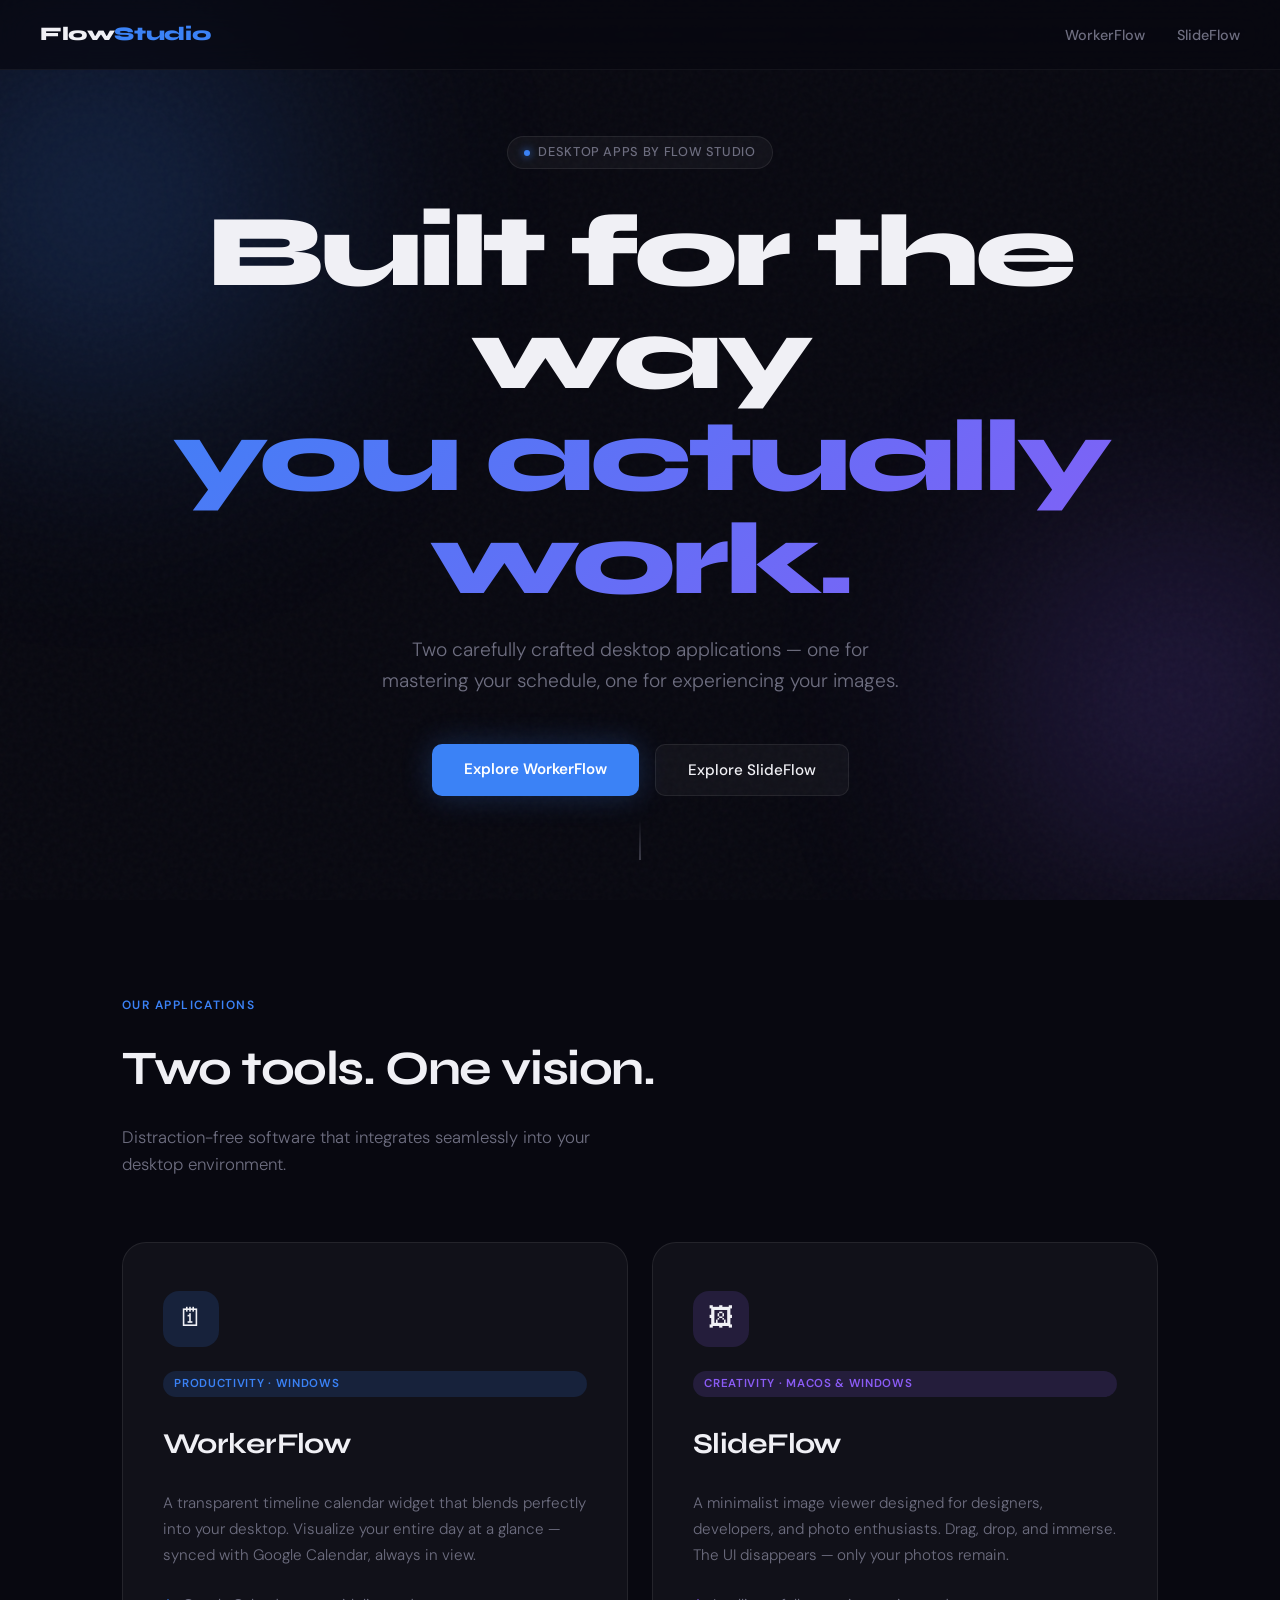
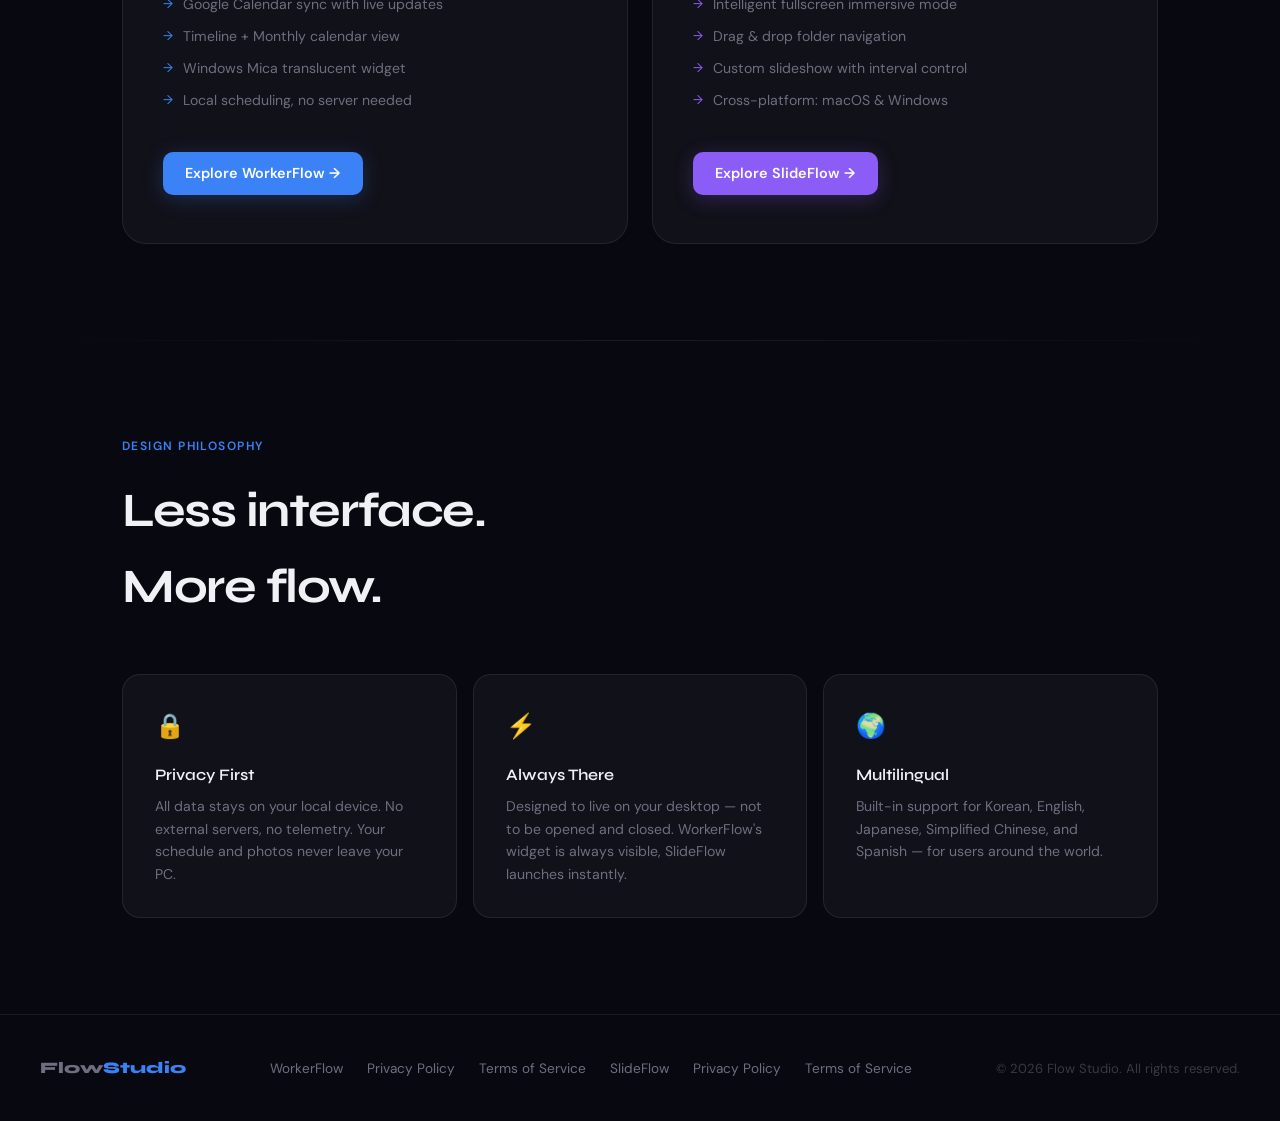
==== index.html @ 7d72bd30 "Add files via upload" ====
<!DOCTYPE html>
<html lang="en">
<head>
  <meta charset="UTF-8">
  <meta name="viewport" content="width=device-width, initial-scale=1.0">
  <title>Flow Studio — Desktop Apps for Focus & Flow</title>
  <link rel="preconnect" href="https://fonts.googleapis.com">
  <link href="https://fonts.googleapis.com/css2?family=Syne:wght@400;600;700;800&family=DM+Sans:ital,opsz,wght@0,9..40,300;0,9..40,400;0,9..40,500;1,9..40,300&display=swap" rel="stylesheet">
  <style>
    *, *::before, *::after { box-sizing: border-box; margin: 0; padding: 0; }

    :root {
      --bg: #080810;
      --surface: rgba(255,255,255,0.04);
      --surface-hover: rgba(255,255,255,0.07);
      --border: rgba(255,255,255,0.08);
      --border-hover: rgba(255,255,255,0.18);
      --text: #f0f0f5;
      --muted: #6e6e80;
      --blue: #3b82f6;
      --blue-glow: rgba(59,130,246,0.25);
      --violet: #8b5cf6;
      --violet-glow: rgba(139,92,246,0.25);
    }

    html { scroll-behavior: smooth; }

    body {
      background: var(--bg);
      color: var(--text);
      font-family: 'DM Sans', sans-serif;
      font-size: 16px;
      line-height: 1.6;
      overflow-x: hidden;
    }

    /* ── NOISE OVERLAY ── */
    body::before {
      content: '';
      position: fixed;
      inset: 0;
      background-image: url("data:image/svg+xml,%3Csvg viewBox='0 0 200 200' xmlns='http://www.w3.org/2000/svg'%3E%3Cfilter id='n'%3E%3CfeTurbulence type='fractalNoise' baseFrequency='0.9' numOctaves='4' stitchTiles='stitch'/%3E%3C/filter%3E%3Crect width='100%25' height='100%25' filter='url(%23n)' opacity='0.03'/%3E%3C/svg%3E");
      pointer-events: none;
      z-index: 0;
    }

    /* ── NAV ── */
    nav {
      position: fixed;
      top: 0; left: 0; right: 0;
      z-index: 100;
      padding: 1.2rem 2.5rem;
      display: flex;
      align-items: center;
      justify-content: space-between;
      border-bottom: 1px solid rgba(255,255,255,0.05);
      background: rgba(8,8,16,0.7);
      backdrop-filter: blur(20px);
    }

    .nav-logo {
      font-family: 'Syne', sans-serif;
      font-weight: 800;
      font-size: 1.2rem;
      letter-spacing: -0.02em;
      color: var(--text);
      text-decoration: none;
    }

    .nav-logo span { color: var(--blue); }

    .nav-links {
      display: flex;
      gap: 2rem;
      list-style: none;
    }

    .nav-links a {
      color: var(--muted);
      text-decoration: none;
      font-size: 0.9rem;
      font-weight: 500;
      transition: color 0.2s;
    }

    .nav-links a:hover { color: var(--text); }

    /* ── HERO ── */
    .hero {
      position: relative;
      min-height: 100vh;
      display: flex;
      flex-direction: column;
      align-items: center;
      justify-content: center;
      padding: 8rem 2rem 6rem;
      text-align: center;
      overflow: hidden;
    }

    /* Ambient blobs */
    .blob {
      position: absolute;
      border-radius: 50%;
      filter: blur(120px);
      pointer-events: none;
      opacity: 0.35;
    }

    .blob-blue {
      width: 600px; height: 600px;
      background: radial-gradient(circle, var(--blue), transparent 70%);
      top: -100px; left: -200px;
      animation: drift 12s ease-in-out infinite alternate;
    }

    .blob-violet {
      width: 500px; height: 500px;
      background: radial-gradient(circle, var(--violet), transparent 70%);
      bottom: -50px; right: -150px;
      animation: drift 10s ease-in-out infinite alternate-reverse;
    }

    @keyframes drift {
      from { transform: translate(0, 0) scale(1); }
      to   { transform: translate(40px, 30px) scale(1.05); }
    }

    .hero-eyebrow {
      display: inline-flex;
      align-items: center;
      gap: 0.5rem;
      background: var(--surface);
      border: 1px solid var(--border);
      border-radius: 100px;
      padding: 0.35rem 1rem;
      font-size: 0.8rem;
      font-weight: 500;
      color: var(--muted);
      margin-bottom: 2rem;
      letter-spacing: 0.05em;
      text-transform: uppercase;
      position: relative;
    }

    .hero-eyebrow::before {
      content: '';
      width: 6px; height: 6px;
      border-radius: 50%;
      background: var(--blue);
      box-shadow: 0 0 8px var(--blue);
      animation: pulse 2s infinite;
    }

    @keyframes pulse {
      0%, 100% { opacity: 1; }
      50% { opacity: 0.4; }
    }

    .hero h1 {
      font-family: 'Syne', sans-serif;
      font-size: clamp(3rem, 8vw, 6.5rem);
      font-weight: 800;
      line-height: 1.0;
      letter-spacing: -0.04em;
      margin-bottom: 1.5rem;
      position: relative;
    }

    .hero h1 .line-1 { display: block; color: var(--text); }
    .hero h1 .line-2 {
      display: block;
      background: linear-gradient(135deg, var(--blue) 0%, var(--violet) 100%);
      -webkit-background-clip: text;
      -webkit-text-fill-color: transparent;
      background-clip: text;
    }

    .hero-desc {
      font-size: clamp(1rem, 2vw, 1.2rem);
      color: var(--muted);
      max-width: 520px;
      font-weight: 300;
      margin-bottom: 3rem;
      position: relative;
    }

    .hero-cta {
      display: flex;
      gap: 1rem;
      justify-content: center;
      flex-wrap: wrap;
      position: relative;
    }

    .btn-primary {
      padding: 0.8rem 2rem;
      background: var(--blue);
      color: #fff;
      border-radius: 10px;
      font-weight: 600;
      font-size: 0.95rem;
      text-decoration: none;
      transition: all 0.2s;
      box-shadow: 0 0 30px var(--blue-glow);
    }

    .btn-primary:hover {
      background: #5b9eff;
      box-shadow: 0 0 50px rgba(59,130,246,0.5);
      transform: translateY(-1px);
    }

    .btn-secondary {
      padding: 0.8rem 2rem;
      background: var(--surface);
      color: var(--text);
      border: 1px solid var(--border);
      border-radius: 10px;
      font-weight: 500;
      font-size: 0.95rem;
      text-decoration: none;
      transition: all 0.2s;
    }

    .btn-secondary:hover {
      background: var(--surface-hover);
      border-color: var(--border-hover);
      transform: translateY(-1px);
    }

    /* ── SCROLL INDICATOR ── */
    .scroll-hint {
      position: absolute;
      bottom: 2.5rem;
      left: 50%;
      transform: translateX(-50%);
      display: flex;
      flex-direction: column;
      align-items: center;
      gap: 0.5rem;
      color: var(--muted);
      font-size: 0.75rem;
      letter-spacing: 0.08em;
      text-transform: uppercase;
    }

    .scroll-line {
      width: 1px;
      height: 40px;
      background: linear-gradient(to bottom, transparent, var(--muted));
      animation: scrollDown 1.8s ease-in-out infinite;
    }

    @keyframes scrollDown {
      0% { transform: scaleY(0); transform-origin: top; }
      50% { transform: scaleY(1); transform-origin: top; }
      51% { transform: scaleY(1); transform-origin: bottom; }
      100% { transform: scaleY(0); transform-origin: bottom; }
    }

    /* ── PRODUCTS ── */
    .products {
      padding: 6rem 2rem;
      max-width: 1100px;
      margin: 0 auto;
      position: relative;
    }

    .section-label {
      font-size: 0.75rem;
      font-weight: 600;
      letter-spacing: 0.12em;
      text-transform: uppercase;
      color: var(--blue);
      margin-bottom: 1rem;
    }

    .section-title {
      font-family: 'Syne', sans-serif;
      font-size: clamp(2rem, 4vw, 3rem);
      font-weight: 700;
      letter-spacing: -0.03em;
      color: var(--text);
      margin-bottom: 1rem;
    }

    .section-sub {
      color: var(--muted);
      font-size: 1.05rem;
      font-weight: 300;
      max-width: 480px;
      margin-bottom: 4rem;
    }

    .product-grid {
      display: grid;
      grid-template-columns: 1fr 1fr;
      gap: 1.5rem;
    }

    .product-card {
      position: relative;
      background: var(--surface);
      border: 1px solid var(--border);
      border-radius: 24px;
      padding: 3rem 2.5rem;
      overflow: hidden;
      text-decoration: none;
      color: inherit;
      transition: all 0.4s cubic-bezier(0.25, 1, 0.5, 1);
      display: flex;
      flex-direction: column;
      gap: 1.5rem;
    }

    .product-card::before {
      content: '';
      position: absolute;
      inset: 0;
      border-radius: 24px;
      opacity: 0;
      transition: opacity 0.4s;
    }

    .product-card.blue::before {
      background: radial-gradient(ellipse at top left, var(--blue-glow) 0%, transparent 60%);
    }

    .product-card.violet::before {
      background: radial-gradient(ellipse at top left, var(--violet-glow) 0%, transparent 60%);
    }

    .product-card:hover::before { opacity: 1; }

    .product-card:hover {
      border-color: var(--border-hover);
      transform: translateY(-6px);
    }

    .product-card.blue:hover {
      box-shadow: 0 24px 60px rgba(59,130,246,0.15);
    }

    .product-card.violet:hover {
      box-shadow: 0 24px 60px rgba(139,92,246,0.15);
    }

    .product-icon {
      width: 56px; height: 56px;
      border-radius: 16px;
      display: flex;
      align-items: center;
      justify-content: center;
      font-size: 1.6rem;
    }

    .blue .product-icon { background: rgba(59,130,246,0.15); }
    .violet .product-icon { background: rgba(139,92,246,0.15); }

    .product-tag {
      display: inline-flex;
      padding: 0.25rem 0.7rem;
      border-radius: 100px;
      font-size: 0.72rem;
      font-weight: 600;
      text-transform: uppercase;
      letter-spacing: 0.06em;
    }

    .blue .product-tag { background: rgba(59,130,246,0.15); color: var(--blue); }
    .violet .product-tag { background: rgba(139,92,246,0.15); color: var(--violet); }

    .product-name {
      font-family: 'Syne', sans-serif;
      font-size: 1.8rem;
      font-weight: 700;
      letter-spacing: -0.02em;
    }

    .product-desc {
      color: var(--muted);
      font-size: 0.95rem;
      line-height: 1.7;
      font-weight: 300;
    }

    .product-features {
      list-style: none;
      display: flex;
      flex-direction: column;
      gap: 0.6rem;
      margin-top: auto;
    }

    .product-features li {
      font-size: 0.88rem;
      color: var(--muted);
      display: flex;
      align-items: center;
      gap: 0.6rem;
    }

    .product-features li::before {
      content: '→';
      font-size: 0.8rem;
    }

    .blue .product-features li::before { color: var(--blue); }
    .violet .product-features li::before { color: var(--violet); }

    .product-cta {
      display: inline-flex;
      align-items: center;
      gap: 0.5rem;
      font-size: 0.9rem;
      font-weight: 600;
      padding: 0.65rem 1.4rem;
      border-radius: 10px;
      margin-top: 1rem;
      align-self: flex-start;
      transition: all 0.2s;
    }

    .blue .product-cta {
      background: var(--blue);
      color: #fff;
      box-shadow: 0 4px 20px var(--blue-glow);
    }

    .violet .product-cta {
      background: var(--violet);
      color: #fff;
      box-shadow: 0 4px 20px var(--violet-glow);
    }

    .blue .product-cta:hover { background: #5b9eff; }
    .violet .product-cta:hover { background: #a78bfa; }

    /* ── DIVIDER ── */
    .divider {
      height: 1px;
      background: linear-gradient(to right, transparent, var(--border), transparent);
      margin: 0 2rem;
    }

    /* ── WHY SECTION ── */
    .why {
      padding: 6rem 2rem;
      max-width: 1100px;
      margin: 0 auto;
    }

    .why-grid {
      display: grid;
      grid-template-columns: repeat(3, 1fr);
      gap: 1rem;
      margin-top: 3rem;
    }

    .why-card {
      background: var(--surface);
      border: 1px solid var(--border);
      border-radius: 18px;
      padding: 2rem;
      transition: border-color 0.3s;
    }

    .why-card:hover { border-color: var(--border-hover); }

    .why-icon {
      font-size: 1.5rem;
      margin-bottom: 1rem;
    }

    .why-card h3 {
      font-family: 'Syne', sans-serif;
      font-size: 1rem;
      font-weight: 600;
      margin-bottom: 0.5rem;
    }

    .why-card p {
      font-size: 0.88rem;
      color: var(--muted);
      line-height: 1.6;
    }

    /* ── FOOTER ── */
    footer {
      border-top: 1px solid var(--border);
      padding: 2.5rem 2.5rem;
      display: flex;
      align-items: center;
      justify-content: space-between;
      flex-wrap: wrap;
      gap: 1rem;
    }

    .footer-logo {
      font-family: 'Syne', sans-serif;
      font-weight: 800;
      font-size: 1rem;
      color: var(--muted);
    }

    .footer-logo span { color: var(--blue); }

    .footer-links {
      display: flex;
      gap: 1.5rem;
      list-style: none;
    }

    .footer-links a {
      font-size: 0.85rem;
      color: var(--muted);
      text-decoration: none;
      transition: color 0.2s;
    }

    .footer-links a:hover { color: var(--text); }

    .footer-copy {
      font-size: 0.82rem;
      color: rgba(255,255,255,0.2);
    }

    @media (max-width: 768px) {
      nav { padding: 1rem 1.5rem; }
      .nav-links { display: none; }
      .product-grid { grid-template-columns: 1fr; }
      .why-grid { grid-template-columns: 1fr; }
      footer { flex-direction: column; align-items: flex-start; }
    }
  </style>
</head>
<body>

  <nav>
    <a href="./" class="nav-logo">Flow<span>Studio</span></a>
    <ul class="nav-links">
      <li><a href="./workerflow/">WorkerFlow</a></li>
      <li><a href="./slideflow/">SlideFlow</a></li>
    </ul>
  </nav>

  <section class="hero">
    <div class="blob blob-blue"></div>
    <div class="blob blob-violet"></div>

    <div class="hero-eyebrow">Desktop Apps by Flow Studio</div>

    <h1>
      <span class="line-1">Built for the way</span>
      <span class="line-2">you actually work.</span>
    </h1>

    <p class="hero-desc">Two carefully crafted desktop applications — one for mastering your schedule, one for experiencing your images.</p>

    <div class="hero-cta">
      <a href="./workerflow/" class="btn-primary">Explore WorkerFlow</a>
      <a href="./slideflow/" class="btn-secondary">Explore SlideFlow</a>
    </div>

    <div class="scroll-hint">
      <div class="scroll-line"></div>
    </div>
  </section>

  <section class="products">
    <p class="section-label">Our Applications</p>
    <h2 class="section-title">Two tools. One vision.</h2>
    <p class="section-sub">Distraction-free software that integrates seamlessly into your desktop environment.</p>

    <div class="product-grid">
      <a href="./workerflow/" class="product-card blue">
        <div>
          <div class="product-icon">🗓</div>
        </div>
        <div class="product-tag">Productivity · Windows</div>
        <div class="product-name">WorkerFlow</div>
        <p class="product-desc">A transparent timeline calendar widget that blends perfectly into your desktop. Visualize your entire day at a glance — synced with Google Calendar, always in view.</p>
        <ul class="product-features">
          <li>Google Calendar sync with live updates</li>
          <li>Timeline + Monthly calendar view</li>
          <li>Windows Mica translucent widget</li>
          <li>Local scheduling, no server needed</li>
        </ul>
        <div class="product-cta">Explore WorkerFlow →</div>
      </a>

      <a href="./slideflow/" class="product-card violet">
        <div>
          <div class="product-icon">🖼</div>
        </div>
        <div class="product-tag">Creativity · macOS & Windows</div>
        <div class="product-name">SlideFlow</div>
        <p class="product-desc">A minimalist image viewer designed for designers, developers, and photo enthusiasts. Drag, drop, and immerse. The UI disappears — only your photos remain.</p>
        <ul class="product-features">
          <li>Intelligent fullscreen immersive mode</li>
          <li>Drag & drop folder navigation</li>
          <li>Custom slideshow with interval control</li>
          <li>Cross-platform: macOS & Windows</li>
        </ul>
        <div class="product-cta">Explore SlideFlow →</div>
      </a>
    </div>
  </section>

  <div class="divider"></div>

  <section class="why">
    <p class="section-label">Design Philosophy</p>
    <h2 class="section-title">Less interface.<br>More flow.</h2>

    <div class="why-grid">
      <div class="why-card">
        <div class="why-icon">🔒</div>
        <h3>Privacy First</h3>
        <p>All data stays on your local device. No external servers, no telemetry. Your schedule and photos never leave your PC.</p>
      </div>
      <div class="why-card">
        <div class="why-icon">⚡</div>
        <h3>Always There</h3>
        <p>Designed to live on your desktop — not to be opened and closed. WorkerFlow's widget is always visible, SlideFlow launches instantly.</p>
      </div>
      <div class="why-card">
        <div class="why-icon">🌍</div>
        <h3>Multilingual</h3>
        <p>Built-in support for Korean, English, Japanese, Simplified Chinese, and Spanish — for users around the world.</p>
      </div>
    </div>
  </section>

  <footer>
    <div class="footer-logo">Flow<span>Studio</span></div>
    <ul class="footer-links">
      <li><a href="./workerflow/">WorkerFlow</a></li>
      <li><a href="./workerflow/privacy.html">Privacy Policy</a></li>
      <li><a href="./workerflow/service.html">Terms of Service</a></li>
      <li><a href="./slideflow/">SlideFlow</a></li>
      <li><a href="./slideflow/privacy.html">Privacy Policy</a></li>
      <li><a href="./slideflow/service.html">Terms of Service</a></li>
    </ul>
    <span class="footer-copy">© 2026 Flow Studio. All rights reserved.</span>
  </footer>

</body>
</html>
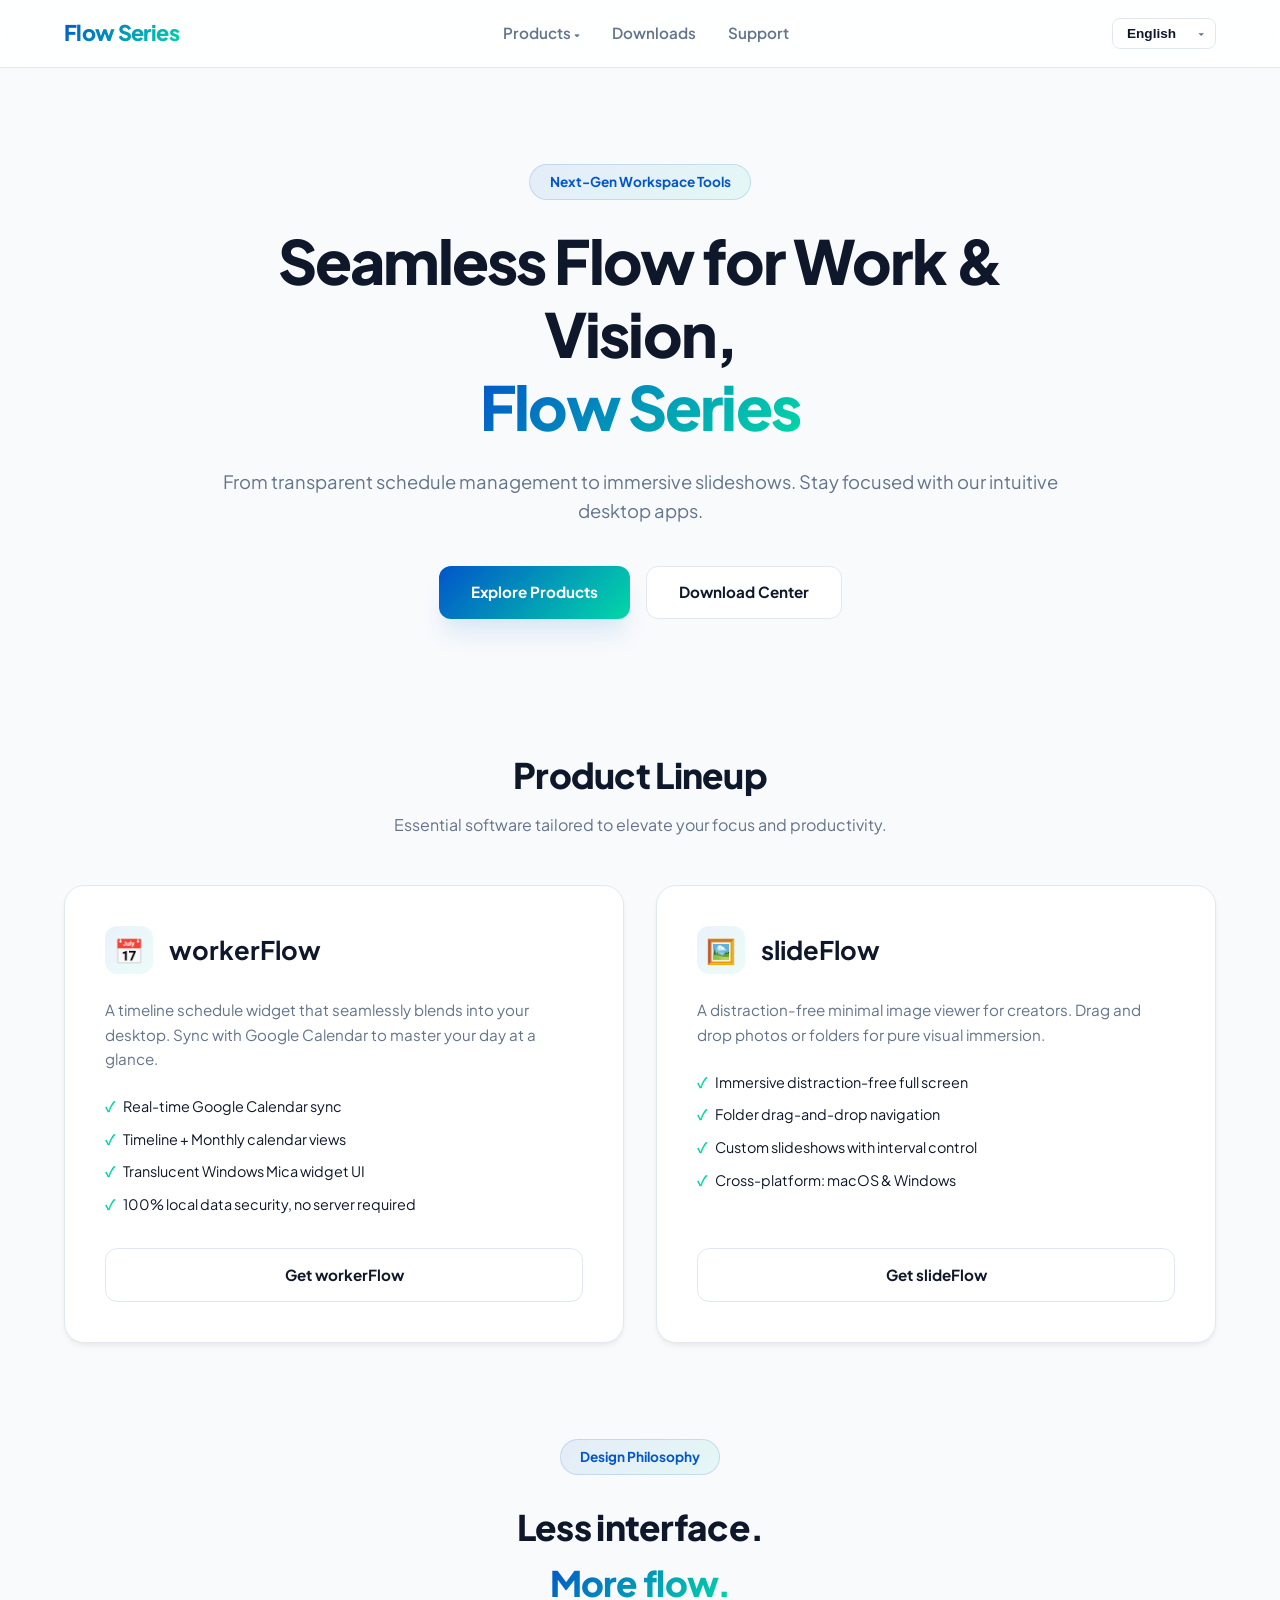
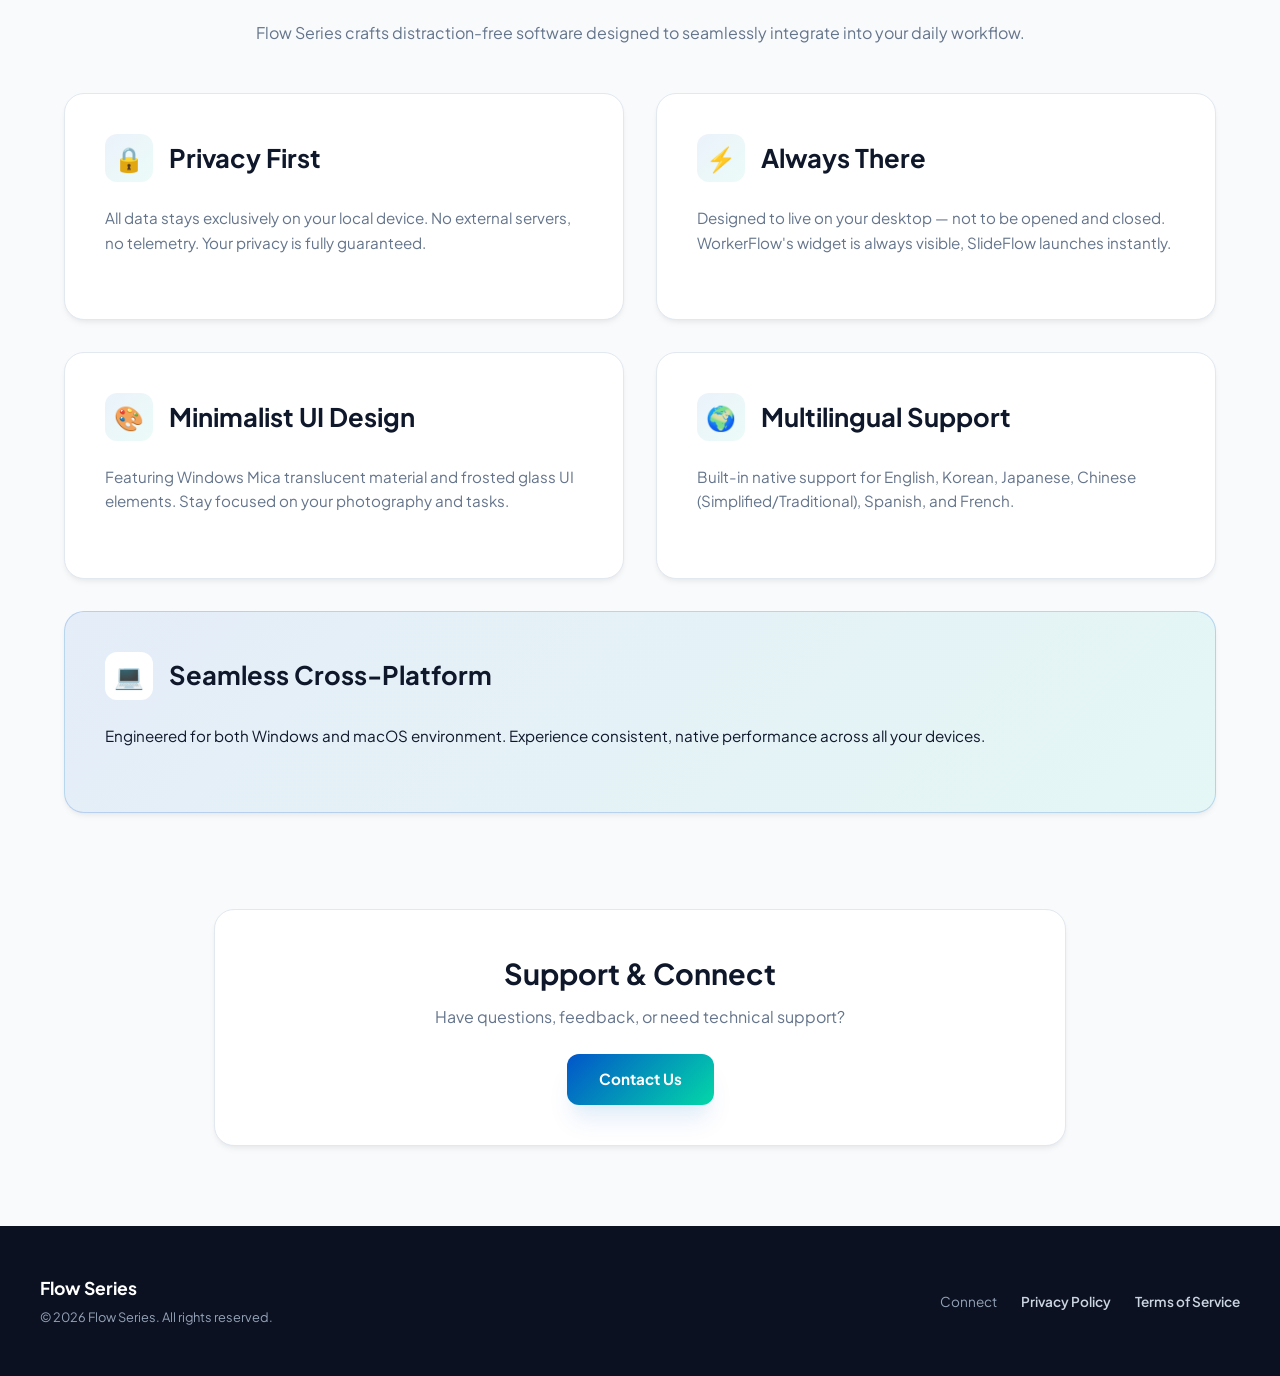
==== commit 0fd7c69a: "사이트 변경" ====
--- a/index.html
+++ b/index.html
@@ -1,650 +1,265 @@
 <!DOCTYPE html>
-<html lang="en">
+<html lang="ko">
 <head>
   <meta charset="UTF-8">
   <meta name="viewport" content="width=device-width, initial-scale=1.0">
-  <title>Flow Studio — Desktop Apps for Focus & Flow</title>
+  <title>Flow Series — Streamline Your Workflow & Vision</title>
+  
   <link rel="preconnect" href="https://fonts.googleapis.com">
-  <link href="https://fonts.googleapis.com/css2?family=Syne:wght@400;600;700;800&family=DM+Sans:ital,opsz,wght@0,9..40,300;0,9..40,400;0,9..40,500;1,9..40,300&display=swap" rel="stylesheet">
-  <style>
-    *, *::before, *::after { box-sizing: border-box; margin: 0; padding: 0; }
-
-    :root {
-      --bg: #080810;
-      --surface: rgba(255,255,255,0.04);
-      --surface-hover: rgba(255,255,255,0.07);
-      --border: rgba(255,255,255,0.08);
-      --border-hover: rgba(255,255,255,0.18);
-      --text: #f0f0f5;
-      --muted: #6e6e80;
-      --blue: #3b82f6;
-      --blue-glow: rgba(59,130,246,0.25);
-      --violet: #8b5cf6;
-      --violet-glow: rgba(139,92,246,0.25);
-    }
-
-    html { scroll-behavior: smooth; }
-
-    body {
-      background: var(--bg);
-      color: var(--text);
-      font-family: 'DM Sans', sans-serif;
-      font-size: 16px;
-      line-height: 1.6;
-      overflow-x: hidden;
-    }
-
-    /* ── NOISE OVERLAY ── */
-    body::before {
-      content: '';
-      position: fixed;
-      inset: 0;
-      background-image: url("data:image/svg+xml,%3Csvg viewBox='0 0 200 200' xmlns='http://www.w3.org/2000/svg'%3E%3Cfilter id='n'%3E%3CfeTurbulence type='fractalNoise' baseFrequency='0.9' numOctaves='4' stitchTiles='stitch'/%3E%3C/filter%3E%3Crect width='100%25' height='100%25' filter='url(%23n)' opacity='0.03'/%3E%3C/svg%3E");
-      pointer-events: none;
-      z-index: 0;
-    }
-
-    /* ── NAV ── */
-    nav {
-      position: fixed;
-      top: 0; left: 0; right: 0;
-      z-index: 100;
-      padding: 1.2rem 2.5rem;
-      display: flex;
-      align-items: center;
-      justify-content: space-between;
-      border-bottom: 1px solid rgba(255,255,255,0.05);
-      background: rgba(8,8,16,0.7);
-      backdrop-filter: blur(20px);
-    }
-
-    .nav-logo {
-      font-family: 'Syne', sans-serif;
-      font-weight: 800;
-      font-size: 1.2rem;
-      letter-spacing: -0.02em;
-      color: var(--text);
-      text-decoration: none;
-    }
-
-    .nav-logo span { color: var(--blue); }
-
-    .nav-links {
-      display: flex;
-      gap: 2rem;
-      list-style: none;
-    }
-
-    .nav-links a {
-      color: var(--muted);
-      text-decoration: none;
-      font-size: 0.9rem;
-      font-weight: 500;
-      transition: color 0.2s;
-    }
-
-    .nav-links a:hover { color: var(--text); }
-
-    /* ── HERO ── */
-    .hero {
-      position: relative;
-      min-height: 100vh;
-      display: flex;
-      flex-direction: column;
-      align-items: center;
-      justify-content: center;
-      padding: 8rem 2rem 6rem;
-      text-align: center;
-      overflow: hidden;
-    }
-
-    /* Ambient blobs */
-    .blob {
-      position: absolute;
-      border-radius: 50%;
-      filter: blur(120px);
-      pointer-events: none;
-      opacity: 0.35;
-    }
-
-    .blob-blue {
-      width: 600px; height: 600px;
-      background: radial-gradient(circle, var(--blue), transparent 70%);
-      top: -100px; left: -200px;
-      animation: drift 12s ease-in-out infinite alternate;
-    }
-
-    .blob-violet {
-      width: 500px; height: 500px;
-      background: radial-gradient(circle, var(--violet), transparent 70%);
-      bottom: -50px; right: -150px;
-      animation: drift 10s ease-in-out infinite alternate-reverse;
-    }
-
-    @keyframes drift {
-      from { transform: translate(0, 0) scale(1); }
-      to   { transform: translate(40px, 30px) scale(1.05); }
-    }
-
-    .hero-eyebrow {
-      display: inline-flex;
-      align-items: center;
-      gap: 0.5rem;
-      background: var(--surface);
-      border: 1px solid var(--border);
-      border-radius: 100px;
-      padding: 0.35rem 1rem;
-      font-size: 0.8rem;
-      font-weight: 500;
-      color: var(--muted);
-      margin-bottom: 2rem;
-      letter-spacing: 0.05em;
-      text-transform: uppercase;
-      position: relative;
-    }
-
-    .hero-eyebrow::before {
-      content: '';
-      width: 6px; height: 6px;
-      border-radius: 50%;
-      background: var(--blue);
-      box-shadow: 0 0 8px var(--blue);
-      animation: pulse 2s infinite;
-    }
-
-    @keyframes pulse {
-      0%, 100% { opacity: 1; }
-      50% { opacity: 0.4; }
-    }
-
-    .hero h1 {
-      font-family: 'Syne', sans-serif;
-      font-size: clamp(3rem, 8vw, 6.5rem);
-      font-weight: 800;
-      line-height: 1.0;
-      letter-spacing: -0.04em;
-      margin-bottom: 1.5rem;
-      position: relative;
-    }
-
-    .hero h1 .line-1 { display: block; color: var(--text); }
-    .hero h1 .line-2 {
-      display: block;
-      background: linear-gradient(135deg, var(--blue) 0%, var(--violet) 100%);
-      -webkit-background-clip: text;
-      -webkit-text-fill-color: transparent;
-      background-clip: text;
-    }
-
-    .hero-desc {
-      font-size: clamp(1rem, 2vw, 1.2rem);
-      color: var(--muted);
-      max-width: 520px;
-      font-weight: 300;
-      margin-bottom: 3rem;
-      position: relative;
-    }
-
-    .hero-cta {
-      display: flex;
-      gap: 1rem;
-      justify-content: center;
-      flex-wrap: wrap;
-      position: relative;
-    }
-
-    .btn-primary {
-      padding: 0.8rem 2rem;
-      background: var(--blue);
-      color: #fff;
-      border-radius: 10px;
-      font-weight: 600;
-      font-size: 0.95rem;
-      text-decoration: none;
-      transition: all 0.2s;
-      box-shadow: 0 0 30px var(--blue-glow);
-    }
-
-    .btn-primary:hover {
-      background: #5b9eff;
-      box-shadow: 0 0 50px rgba(59,130,246,0.5);
-      transform: translateY(-1px);
-    }
-
-    .btn-secondary {
-      padding: 0.8rem 2rem;
-      background: var(--surface);
-      color: var(--text);
-      border: 1px solid var(--border);
-      border-radius: 10px;
-      font-weight: 500;
-      font-size: 0.95rem;
-      text-decoration: none;
-      transition: all 0.2s;
-    }
-
-    .btn-secondary:hover {
-      background: var(--surface-hover);
-      border-color: var(--border-hover);
-      transform: translateY(-1px);
-    }
-
-    /* ── SCROLL INDICATOR ── */
-    .scroll-hint {
-      position: absolute;
-      bottom: 2.5rem;
-      left: 50%;
-      transform: translateX(-50%);
-      display: flex;
-      flex-direction: column;
-      align-items: center;
-      gap: 0.5rem;
-      color: var(--muted);
-      font-size: 0.75rem;
-      letter-spacing: 0.08em;
-      text-transform: uppercase;
-    }
-
-    .scroll-line {
-      width: 1px;
-      height: 40px;
-      background: linear-gradient(to bottom, transparent, var(--muted));
-      animation: scrollDown 1.8s ease-in-out infinite;
-    }
-
-    @keyframes scrollDown {
-      0% { transform: scaleY(0); transform-origin: top; }
-      50% { transform: scaleY(1); transform-origin: top; }
-      51% { transform: scaleY(1); transform-origin: bottom; }
-      100% { transform: scaleY(0); transform-origin: bottom; }
-    }
-
-    /* ── PRODUCTS ── */
-    .products {
-      padding: 6rem 2rem;
-      max-width: 1100px;
-      margin: 0 auto;
-      position: relative;
-    }
-
-    .section-label {
-      font-size: 0.75rem;
-      font-weight: 600;
-      letter-spacing: 0.12em;
-      text-transform: uppercase;
-      color: var(--blue);
-      margin-bottom: 1rem;
-    }
-
-    .section-title {
-      font-family: 'Syne', sans-serif;
-      font-size: clamp(2rem, 4vw, 3rem);
-      font-weight: 700;
-      letter-spacing: -0.03em;
-      color: var(--text);
-      margin-bottom: 1rem;
-    }
-
-    .section-sub {
-      color: var(--muted);
-      font-size: 1.05rem;
-      font-weight: 300;
-      max-width: 480px;
-      margin-bottom: 4rem;
-    }
-
-    .product-grid {
-      display: grid;
-      grid-template-columns: 1fr 1fr;
-      gap: 1.5rem;
-    }
-
-    .product-card {
-      position: relative;
-      background: var(--surface);
-      border: 1px solid var(--border);
-      border-radius: 24px;
-      padding: 3rem 2.5rem;
-      overflow: hidden;
-      text-decoration: none;
-      color: inherit;
-      transition: all 0.4s cubic-bezier(0.25, 1, 0.5, 1);
-      display: flex;
-      flex-direction: column;
-      gap: 1.5rem;
-    }
-
-    .product-card::before {
-      content: '';
-      position: absolute;
-      inset: 0;
-      border-radius: 24px;
-      opacity: 0;
-      transition: opacity 0.4s;
-    }
-
-    .product-card.blue::before {
-      background: radial-gradient(ellipse at top left, var(--blue-glow) 0%, transparent 60%);
-    }
-
-    .product-card.violet::before {
-      background: radial-gradient(ellipse at top left, var(--violet-glow) 0%, transparent 60%);
-    }
-
-    .product-card:hover::before { opacity: 1; }
-
-    .product-card:hover {
-      border-color: var(--border-hover);
-      transform: translateY(-6px);
-    }
-
-    .product-card.blue:hover {
-      box-shadow: 0 24px 60px rgba(59,130,246,0.15);
-    }
-
-    .product-card.violet:hover {
-      box-shadow: 0 24px 60px rgba(139,92,246,0.15);
-    }
-
-    .product-icon {
-      width: 56px; height: 56px;
-      border-radius: 16px;
-      display: flex;
-      align-items: center;
-      justify-content: center;
-      font-size: 1.6rem;
-    }
-
-    .blue .product-icon { background: rgba(59,130,246,0.15); }
-    .violet .product-icon { background: rgba(139,92,246,0.15); }
-
-    .product-tag {
-      display: inline-flex;
-      padding: 0.25rem 0.7rem;
-      border-radius: 100px;
-      font-size: 0.72rem;
-      font-weight: 600;
-      text-transform: uppercase;
-      letter-spacing: 0.06em;
-    }
-
-    .blue .product-tag { background: rgba(59,130,246,0.15); color: var(--blue); }
-    .violet .product-tag { background: rgba(139,92,246,0.15); color: var(--violet); }
-
-    .product-name {
-      font-family: 'Syne', sans-serif;
-      font-size: 1.8rem;
-      font-weight: 700;
-      letter-spacing: -0.02em;
-    }
-
-    .product-desc {
-      color: var(--muted);
-      font-size: 0.95rem;
-      line-height: 1.7;
-      font-weight: 300;
-    }
-
-    .product-features {
-      list-style: none;
-      display: flex;
-      flex-direction: column;
-      gap: 0.6rem;
-      margin-top: auto;
-    }
-
-    .product-features li {
-      font-size: 0.88rem;
-      color: var(--muted);
-      display: flex;
-      align-items: center;
-      gap: 0.6rem;
-    }
-
-    .product-features li::before {
-      content: '→';
-      font-size: 0.8rem;
-    }
-
-    .blue .product-features li::before { color: var(--blue); }
-    .violet .product-features li::before { color: var(--violet); }
-
-    .product-cta {
-      display: inline-flex;
-      align-items: center;
-      gap: 0.5rem;
-      font-size: 0.9rem;
-      font-weight: 600;
-      padding: 0.65rem 1.4rem;
-      border-radius: 10px;
-      margin-top: 1rem;
-      align-self: flex-start;
-      transition: all 0.2s;
-    }
-
-    .blue .product-cta {
-      background: var(--blue);
-      color: #fff;
-      box-shadow: 0 4px 20px var(--blue-glow);
-    }
-
-    .violet .product-cta {
-      background: var(--violet);
-      color: #fff;
-      box-shadow: 0 4px 20px var(--violet-glow);
-    }
-
-    .blue .product-cta:hover { background: #5b9eff; }
-    .violet .product-cta:hover { background: #a78bfa; }
-
-    /* ── DIVIDER ── */
-    .divider {
-      height: 1px;
-      background: linear-gradient(to right, transparent, var(--border), transparent);
-      margin: 0 2rem;
-    }
-
-    /* ── WHY SECTION ── */
-    .why {
-      padding: 6rem 2rem;
-      max-width: 1100px;
-      margin: 0 auto;
-    }
-
-    .why-grid {
-      display: grid;
-      grid-template-columns: repeat(3, 1fr);
-      gap: 1rem;
-      margin-top: 3rem;
-    }
-
-    .why-card {
-      background: var(--surface);
-      border: 1px solid var(--border);
-      border-radius: 18px;
-      padding: 2rem;
-      transition: border-color 0.3s;
-    }
-
-    .why-card:hover { border-color: var(--border-hover); }
-
-    .why-icon {
-      font-size: 1.5rem;
-      margin-bottom: 1rem;
-    }
-
-    .why-card h3 {
-      font-family: 'Syne', sans-serif;
-      font-size: 1rem;
-      font-weight: 600;
-      margin-bottom: 0.5rem;
-    }
-
-    .why-card p {
-      font-size: 0.88rem;
-      color: var(--muted);
-      line-height: 1.6;
-    }
-
-    /* ── FOOTER ── */
-    footer {
-      border-top: 1px solid var(--border);
-      padding: 2.5rem 2.5rem;
-      display: flex;
-      align-items: center;
-      justify-content: space-between;
-      flex-wrap: wrap;
-      gap: 1rem;
-    }
-
-    .footer-logo {
-      font-family: 'Syne', sans-serif;
-      font-weight: 800;
-      font-size: 1rem;
-      color: var(--muted);
-    }
-
-    .footer-logo span { color: var(--blue); }
-
-    .footer-links {
-      display: flex;
-      gap: 1.5rem;
-      list-style: none;
-    }
-
-    .footer-links a {
-      font-size: 0.85rem;
-      color: var(--muted);
-      text-decoration: none;
-      transition: color 0.2s;
-    }
-
-    .footer-links a:hover { color: var(--text); }
-
-    .footer-copy {
-      font-size: 0.82rem;
-      color: rgba(255,255,255,0.2);
-    }
-
-    @media (max-width: 768px) {
-      nav { padding: 1rem 1.5rem; }
-      .nav-links { display: none; }
-      .product-grid { grid-template-columns: 1fr; }
-      .why-grid { grid-template-columns: 1fr; }
-      footer { flex-direction: column; align-items: flex-start; }
-    }
-  </style>
+  <link rel="preconnect" href="https://fonts.gstatic.com" crossorigin>
+  <link href="https://fonts.googleapis.com/css2?family=Noto+Sans+KR:wght@300;400;500;700;800&family=Plus+Jakarta+Sans:wght@400;500;600;700;800&display=swap" rel="stylesheet">
+
+  <!-- 분리된 External CSS 링크 -->
+  <link rel="stylesheet" href="css/style.css">
 </head>
 <body>
 
-  <nav>
-    <a href="./" class="nav-logo">Flow<span>Studio</span></a>
-    <ul class="nav-links">
-      <li><a href="./workerflow/">WorkerFlow</a></li>
-      <li><a href="./slideflow/">SlideFlow</a></li>
-    </ul>
-  </nav>
-
+  <!-- Header -->
+  <header>
+    <div class="nav-container">
+      <a href="#" class="brand-logo">Flow Series</a>
+      
+      <ul class="nav-menu">
+        <li class="nav-item-dropdown">
+          <a href="#products">
+            <span data-i18n="navProducts">상품들</span> <span style="font-size: 0.7rem;">▾</span>
+          </a>
+          <ul class="dropdown-menu">
+            <li>
+              <a href="./workerflow/" class="dropdown-item">
+                <span class="dropdown-icon">📅</span>
+                <div class="dropdown-text">
+                  <span class="dropdown-title">workerFlow</span>
+                  <span class="dropdown-desc" data-i18n="subWf">스케줄 위젯</span>
+                </div>
+              </a>
+            </li>
+            <li>
+              <a href="./slideflow/" class="dropdown-item">
+                <span class="dropdown-icon">🖼️</span>
+                <div class="dropdown-text">
+                  <span class="dropdown-title">slideFlow</span>
+                  <span class="dropdown-desc" data-i18n="subSf">미니멀 뷰어</span>
+                </div>
+              </a>
+            </li>
+            <li>
+              <a href="./focusflow/" class="dropdown-item">
+                <span class="dropdown-icon">🎯</span>
+                <div class="dropdown-text">
+                  <span class="dropdown-title">focusFlow</span>
+                  <span class="dropdown-desc" data-i18n="subFf">할일 & 몰입</span>
+                </div>
+              </a>
+            </li>
+          </ul>
+        </li>
+
+        <li><a href="./downloads/" data-i18n="navDownloads">다운로드</a></li>
+        <li><a href="#connect" data-i18n="navConnect">고객센터</a></li>
+      </ul>
+
+      <div class="lang-selector">
+        <select class="lang-select" id="languageSelect">
+          <option value="ko">한국어</option>
+          <option value="en">English</option>
+          <option value="ja">日本語</option>
+          <option value="zh-CN">简体中文</option>
+          <option value="zh-TW">繁體中文</option>
+          <option value="es">Español</option>
+          <option value="fr">Français</option>
+        </select>
+      </div>
+    </div>
+  </header>
+
+  <!-- Hero -->
   <section class="hero">
-    <div class="blob blob-blue"></div>
-    <div class="blob blob-violet"></div>
-
-    <div class="hero-eyebrow">Desktop Apps by Flow Studio</div>
-
-    <h1>
-      <span class="line-1">Built for the way</span>
-      <span class="line-2">you actually work.</span>
-    </h1>
-
-    <p class="hero-desc">Two carefully crafted desktop applications — one for mastering your schedule, one for experiencing your images.</p>
-
-    <div class="hero-cta">
-      <a href="./workerflow/" class="btn-primary">Explore WorkerFlow</a>
-      <a href="./slideflow/" class="btn-secondary">Explore SlideFlow</a>
-    </div>
-
-    <div class="scroll-hint">
-      <div class="scroll-line"></div>
-    </div>
-  </section>
-
-  <section class="products">
-    <p class="section-label">Our Applications</p>
-    <h2 class="section-title">Two tools. One vision.</h2>
-    <p class="section-sub">Distraction-free software that integrates seamlessly into your desktop environment.</p>
-
-    <div class="product-grid">
-      <a href="./workerflow/" class="product-card blue">
+    <span class="hero-badge" data-i18n="heroBadge">Next-Gen Workspace Tools</span>
+    <h1 data-i18n="heroTitle">업무와 창작의 완벽한 흐름,<br><span class="gradient-text">Flow Series</span></h1>
+    <p data-i18n="heroDesc">투명한 일정 관리부터 압도적인 비주얼 슬라이드 경험까지. 직관적인 데스크톱 솔루션으로 완벽한 몰입을 경험하세요.</p>
+    <div class="btn-group">
+      <a href="#products" class="btn btn-primary" data-i18n="btnExplore">제품 둘러보기</a>
+      <a href="#downloads" class="btn btn-secondary" data-i18n="btnDownload">다운로드 센터</a>
+    </div>
+  </section>
+
+  <!-- Products -->
+  <section id="products" class="products-section">
+    <div class="section-header">
+      <h2 class="section-title" data-i18n="productsTitle">상품 라인업</h2>
+      <p class="section-subtitle" data-i18n="productsSub">당신의 핵심 업무 흐름을 돕는 Flow Series의 소프트웨어입니다.</p>
+    </div>
+
+    <div class="grid-2">
+      <!-- workerFlow -->
+      <div class="card">
         <div>
-          <div class="product-icon">🗓</div>
-        </div>
-        <div class="product-tag">Productivity · Windows</div>
-        <div class="product-name">WorkerFlow</div>
-        <p class="product-desc">A transparent timeline calendar widget that blends perfectly into your desktop. Visualize your entire day at a glance — synced with Google Calendar, always in view.</p>
-        <ul class="product-features">
-          <li>Google Calendar sync with live updates</li>
-          <li>Timeline + Monthly calendar view</li>
-          <li>Windows Mica translucent widget</li>
-          <li>Local scheduling, no server needed</li>
-        </ul>
-        <div class="product-cta">Explore WorkerFlow →</div>
-      </a>
-
-      <a href="./slideflow/" class="product-card violet">
+          <div class="card-header">
+            <div class="card-icon">📅</div>
+            <h3 class="card-title">workerFlow</h3>
+          </div>
+          <p class="card-desc" data-i18n="wfDesc">바탕화면에 자연스럽게 녹아드는 타임라인 기반 스케줄 위젯입니다. Google Calendar 동기화와 직관적인 타임라인으로 오늘 하루의 흐름을 한눈에 파악하세요.</p>
+          <ul class="card-features">
+            <li data-i18n="wfF1">Google Calendar 실시간 연동</li>
+            <li data-i18n="wfF2">타임라인 & 월간 일정 뷰 제공</li>
+            <li data-i18n="wfF3">Windows Mica 투명 반투명 위젯 UI</li>
+            <li data-i18n="wfF4">서버 저장 없는 로컬 중심의 안전한 데이터 관리</li>
+          </ul>
+        </div>
+        <a href="#downloads" class="btn btn-secondary" style="text-align: center; justify-content: center;" data-i18n="btnGetWf">workerFlow 받기</a>
+      </div>
+
+      <!-- slideFlow -->
+      <div class="card">
         <div>
-          <div class="product-icon">🖼</div>
-        </div>
-        <div class="product-tag">Creativity · macOS & Windows</div>
-        <div class="product-name">SlideFlow</div>
-        <p class="product-desc">A minimalist image viewer designed for designers, developers, and photo enthusiasts. Drag, drop, and immerse. The UI disappears — only your photos remain.</p>
-        <ul class="product-features">
-          <li>Intelligent fullscreen immersive mode</li>
-          <li>Drag & drop folder navigation</li>
-          <li>Custom slideshow with interval control</li>
-          <li>Cross-platform: macOS & Windows</li>
-        </ul>
-        <div class="product-cta">Explore SlideFlow →</div>
-      </a>
-    </div>
-  </section>
-
-  <div class="divider"></div>
-
-  <section class="why">
-    <p class="section-label">Design Philosophy</p>
-    <h2 class="section-title">Less interface.<br>More flow.</h2>
-
-    <div class="why-grid">
-      <div class="why-card">
-        <div class="why-icon">🔒</div>
-        <h3>Privacy First</h3>
-        <p>All data stays on your local device. No external servers, no telemetry. Your schedule and photos never leave your PC.</p>
-      </div>
-      <div class="why-card">
-        <div class="why-icon">⚡</div>
-        <h3>Always There</h3>
-        <p>Designed to live on your desktop — not to be opened and closed. WorkerFlow's widget is always visible, SlideFlow launches instantly.</p>
-      </div>
-      <div class="why-card">
-        <div class="why-icon">🌍</div>
-        <h3>Multilingual</h3>
-        <p>Built-in support for Korean, English, Japanese, Simplified Chinese, and Spanish — for users around the world.</p>
-      </div>
-    </div>
-  </section>
-
+          <div class="card-header">
+            <div class="card-icon">🖼️</div>
+            <h3 class="card-title">slideFlow</h3>
+          </div>
+          <p class="card-desc" data-i18n="sfDesc">디자이너와 크리에이터를 위한 불필요한 요소 없는 미니멀 이미지 뷰어입니다. 드래그 앤 드롭으로 이미지 및 폴더를 감상하고 완벽하게 몰입할 수 있습니다.</p>
+          <ul class="card-features">
+            <li data-i18n="sfF1">몰입형 전체 화면 시청 모드</li>
+            <li data-i18n="sfF2">폴더 드래그 앤 드롭 탐색 지원</li>
+            <li data-i18n="sfF3">사용자 지정 재생 간격의 슬라이드쇼</li>
+            <li data-i18n="sfF4">macOS 및 Windows 크로스 플랫폼 지원</li>
+          </ul>
+        </div>
+        <a href="#downloads" class="btn btn-secondary" style="text-align: center; justify-content: center;" data-i18n="btnGetSf">slideFlow 받기</a>
+      </div>
+    </div>
+  </section>
+
+  <!-- Design Philosophy (Why Flow Series) Section -->
+  <section class="products-section" style="margin: 6rem auto;">
+    <div class="section-header">
+      <span class="hero-badge" data-i18n="whyLabel">Design Philosophy</span>
+      <h2 class="section-title" data-i18n="whyTitle">인터페이스는 최소한으로,<br><span class="gradient-text">몰입과 흐름은 극대화.</span></h2>
+      <p class="section-subtitle" data-i18n="whySub">Flow Series는 복잡한 기능을 덜어내고 사용자의 업무와 창작 흐름을 방해하지 않는 소프트웨어를 만듭니다.</p>
+    </div>
+
+    <div class="grid-2">
+      <!-- 1. Privacy First -->
+      <div class="card">
+        <div class="card-header">
+          <div class="card-icon">🔒</div>
+          <h3 class="card-title" data-i18n="why1Title">100% 로컬 보안 중심</h3>
+        </div>
+        <p class="card-desc" data-i18n="why1Desc">모든 데이터는 오직 사용자의 기기에만 안전하게 저장됩니다. 외부 서버 전송이나 추적 코드 없이, 일정을 포함한 모든 소중한 개인정보를 안전하게 보호합니다.</p>
+      </div>
+
+      <!-- 2. Always There -->
+      <div class="card">
+        <div class="card-header">
+          <div class="card-icon">⚡</div>
+          <h3 class="card-title" data-i18n="why2Title">언제나 바탕화면에 상주</h3>
+        </div>
+        <p class="card-desc" data-i18n="why2Desc">매번 앱을 켰다 끌 필요가 없습니다. workerFlow의 위젯은 항상 바탕화면에 은은하게 녹아들어 있고, slideFlow는 딜레이 없이 즉시 실행됩니다.</p>
+      </div>
+
+      <!-- 3. Minimal & Intuitive UX -->
+      <div class="card">
+        <div class="card-header">
+          <div class="card-icon">🎨</div>
+          <h3 class="card-title" data-i18n="why3Title">미니멀 UI & 군더더기 없는 디자인</h3>
+        </div>
+        <p class="card-desc" data-i18n="why3Desc">Windows Mica 투명 효과와 반투명 Glassmorphism UI로 바탕화면과 조화를 이룹니다. 군더더기 없는 레이아웃으로 오직 작업과 이미지에만 집중할 수 있습니다.</p>
+      </div>
+
+      <!-- 4. Global Multilingual -->
+      <div class="card">
+        <div class="card-header">
+          <div class="card-icon">🌍</div>
+          <h3 class="card-title" data-i18n="why4Title">7개 국어 다국어 지원</h3>
+        </div>
+        <p class="card-desc" data-i18n="why4Desc">전 세계 사용자를 위해 한국어, 영어, 일본어, 중국어(간체/번체), 스페인어, 프랑스어를 시스템 언어에 맞춰 기본적으로 지원합니다.</p>
+      </div>
+    </div>
+
+    <!-- 5. Cross-Platform Support (Wide Card) -->
+    <div class="card" style="margin-top: 2rem; background: var(--brand-gradient-soft); border-color: rgba(2, 85, 202, 0.2);">
+      <div class="card-header">
+        <div class="card-icon" style="background: #FFF;">💻</div>
+        <h3 class="card-title" data-i18n="why5Title">Windows & macOS 최적화 호환성</h3>
+      </div>
+      <p class="card-desc" style="color: var(--text-main);" data-i18n="why5Desc">크로스 플랫폼 환경을 고려하여 각 OS의 네이티브 감성에 맞는 최적화된 경험을 제공합니다. 사용자의 디바이스 환경에 구애받지 않고 언제 어디서나 동일한 흐름을 유지하세요.</p>
+    </div>
+  </section>
+
+  <!-- Downloads -->
+  <!-- <section id="downloads" class="downloads-section">
+    <div class="section-header">
+      <h2 class="section-title" data-i18n="dlTitle">다운로드 센터</h2>
+      <p class="section-subtitle" data-i18n="dlSub">최신 버전 및 이전버전 아카이브를 제공합니다.</p>
+    </div>
+
+    <div class="archive-box">
+      <h3 style="margin-bottom: 1rem; font-size: 1.1rem;" data-i18n="archiveTitle">이전 버전 아카이브 (Release History)</h3>
+      <table class="archive-table">
+        <thead>
+          <tr>
+            <th data-i18n="thSoftware">소프트웨어</th>
+            <th data-i18n="thVersion">버전</th>
+            <th data-i18n="thPlatform">OS / 플랫폼</th>
+            <th data-i18n="thDownload">다운로드</th>
+          </tr>
+        </thead>
+        <tbody>
+          <tr>
+            <td><strong>workerFlow</strong></td>
+            <td>v1.1.0 (<span data-i18n="latestTag">최신</span>)</td>
+            <td>Windows 10/11 (.exe)</td>
+            <td><a href="#" class="dl-link" data-i18n="linkDl">다운로드</a></td>
+          </tr>
+          <tr>
+            <td><strong>workerFlow</strong></td>
+            <td>v1.0.2 (<span data-i18n="olderTag">이전버전</span>)</td>
+            <td>Windows 10/11 (.exe)</td>
+            <td><a href="#" class="dl-link" data-i18n="linkDl">다운로드</a></td>
+          </tr>
+          <tr>
+            <td><strong>slideFlow</strong></td>
+            <td>v2.0.1 (<span data-i18n="latestTag">최신</span>)</td>
+            <td>macOS / Windows</td>
+            <td><a href="#" class="dl-link" data-i18n="linkDl">다운로드</a></td>
+          </tr>
+          <tr>
+            <td><strong>slideFlow</strong></td>
+            <td>v1.9.0 (<span data-i18n="olderTag">이전버전</span>)</td>
+            <td>macOS / Windows</td>
+            <td><a href="#" class="dl-link" data-i18n="linkDl">다운로드</a></td>
+          </tr>
+        </tbody>
+      </table>
+    </div>
+  </section> -->
+
+  <!-- Connect -->
+  <section id="connect" class="connect-section">
+    <div class="contact-card">
+      <h2 style="font-size: 1.8rem; margin-bottom: 0.5rem;" data-i18n="connectTitle">고객센터 & 커넥트</h2>
+      <p style="color: var(--text-muted); margin-bottom: 1.5rem;" data-i18n="connectSub">제품 문의, 피드백, 또는 기술 지원이 필요하신가요?</p>
+      <a href="mailto:support@flow-series.github.io" class="btn btn-primary" data-i18n="btnContact">문의하기 (Connect)</a>
+    </div>
+  </section>
+
+  <!-- Footer -->
   <footer>
-    <div class="footer-logo">Flow<span>Studio</span></div>
-    <ul class="footer-links">
-      <li><a href="./workerflow/">WorkerFlow</a></li>
-      <li><a href="./workerflow/privacy.html">Privacy Policy</a></li>
-      <li><a href="./workerflow/service.html">Terms of Service</a></li>
-      <li><a href="./slideflow/">SlideFlow</a></li>
-      <li><a href="./slideflow/privacy.html">Privacy Policy</a></li>
-      <li><a href="./slideflow/service.html">Terms of Service</a></li>
-    </ul>
-    <span class="footer-copy">© 2026 Flow Studio. All rights reserved.</span>
+    <div class="footer-container">
+      <div>
+        <p style="font-weight: 700; color: #FFF; font-size: 1.1rem; margin-bottom: 0.3rem;">Flow Series</p>
+        <p style="font-size: 0.8rem;">© 2026 Flow Series. All rights reserved.</p>
+      </div>
+      
+      <ul class="footer-links">
+        <li><a href="#connect" data-i18n="footConnect">커넥트</a></li>
+        <li><a href="./privacy.html" class="footer-policy" data-i18n="footPrivacy">개인정보보호정책</a></li>
+        <li><a href="./terms.html" class="footer-policy" data-i18n="footTerms">서비스 약관</a></li>
+      </ul>
+    </div>
   </footer>
 
+  <!-- 분리된 External JS 불러오기 -->
+  <script src="js/i18n.js"></script>
 </body>
-</html>
+</html>
--- a/css/style.css
+++ b/css/style.css
@@ -0,0 +1,314 @@
+:root {
+  --primary-blue: #0255CA;
+  --primary-teal: #03D8A7;
+  --brand-gradient: linear-gradient(135deg, #0255CA 0%, #03D8A7 100%);
+  --brand-gradient-soft: linear-gradient(135deg, rgba(2, 85, 202, 0.08) 0%, rgba(3, 216, 167, 0.08) 100%);
+  
+  --bg-body: #F8FAFC;
+  --surface: #FFFFFF;
+  --surface-border: #E2E8F0;
+  --text-main: #0F172A;
+  --text-muted: #64748B;
+  --shadow-sm: 0 4px 6px -1px rgba(0, 0, 0, 0.05), 0 2px 4px -1px rgba(0, 0, 0, 0.03);
+  --shadow-lg: 0 20px 25px -5px rgba(2, 85, 202, 0.1), 0 10px 10px -5px rgba(3, 216, 167, 0.04);
+}
+
+*, *::before, *::after { box-sizing: border-box; margin: 0; padding: 0; }
+html { scroll-behavior: smooth; }
+
+body {
+  background-color: var(--bg-body);
+  color: var(--text-main);
+  font-family: 'Plus Jakarta Sans', 'Noto Sans KR', sans-serif;
+  line-height: 1.6;
+  word-break: keep-all;
+}
+
+/* ── HEADER & NAV ── */
+header {
+  position: sticky;
+  top: 0;
+  z-index: 100;
+  background: rgba(255, 255, 255, 0.85);
+  backdrop-filter: blur(16px);
+  border-bottom: 1px solid var(--surface-border);
+}
+
+.nav-container {
+  max-width: 1200px;
+  margin: 0 auto;
+  padding: 1rem 1.5rem;
+  display: flex;
+  align-items: center;
+  justify-content: space-between;
+}
+
+.brand-logo {
+  font-size: 1.35rem;
+  font-weight: 800;
+  text-decoration: none;
+  background: var(--brand-gradient);
+  -webkit-background-clip: text;
+  -webkit-text-fill-color: transparent;
+  letter-spacing: -0.03em;
+}
+
+.nav-menu {
+  display: flex;
+  align-items: center;
+  gap: 2rem;
+  list-style: none;
+}
+
+.nav-menu a {
+  text-decoration: none;
+  color: var(--text-muted);
+  font-weight: 600;
+  font-size: 0.95rem;
+  transition: color 0.2s;
+}
+
+.nav-menu a:hover { color: var(--primary-blue); }
+
+/* ── DROPDOWN MENU ── */
+.nav-item-dropdown { position: relative; }
+
+.nav-item-dropdown:hover .dropdown-menu {
+  opacity: 1;
+  visibility: visible;
+  transform: translateY(0);
+}
+
+.dropdown-menu {
+  position: absolute;
+  top: 100%;
+  left: 50%;
+  transform: translateX(-50%) translateY(10px);
+  width: 240px;
+  background: var(--surface);
+  border: 1px solid var(--surface-border);
+  border-radius: 14px;
+  padding: 0.5rem;
+  box-shadow: var(--shadow-lg);
+  opacity: 0;
+  visibility: hidden;
+  transition: all 0.2s ease;
+  list-style: none;
+  margin-top: 0.5rem;
+}
+
+.dropdown-item {
+  display: flex;
+  align-items: center;
+  gap: 0.75rem;
+  padding: 0.65rem 0.85rem;
+  text-decoration: none;
+  border-radius: 8px;
+  transition: background 0.2s;
+}
+
+.dropdown-item:hover { background: var(--bg-body); }
+.dropdown-icon { font-size: 1.1rem; }
+.dropdown-text { display: flex; flex-direction: column; }
+.dropdown-title { font-size: 0.9rem; font-weight: 700; color: var(--text-main); }
+.dropdown-desc { font-size: 0.75rem; color: var(--text-muted); }
+
+/* ── LANGUAGE SELECTOR ── */
+.lang-selector { position: relative; display: inline-block; }
+
+.lang-select {
+  appearance: none;
+  background: var(--surface);
+  border: 1px solid var(--surface-border);
+  padding: 0.45rem 2rem 0.45rem 0.85rem;
+  border-radius: 8px;
+  font-size: 0.85rem;
+  font-weight: 600;
+  color: var(--text-main);
+  cursor: pointer;
+  outline: none;
+  transition: all 0.2s;
+}
+
+.lang-select:hover { border-color: var(--primary-blue); }
+
+.lang-selector::after {
+  content: '▾';
+  position: absolute;
+  right: 0.75rem;
+  top: 50%;
+  transform: translateY(-50%);
+  pointer-events: none;
+  color: var(--text-muted);
+  font-size: 0.8rem;
+}
+
+/* ── HERO ── */
+.hero {
+  padding: 6rem 1.5rem 4rem;
+  text-align: center;
+  max-width: 900px;
+  margin: 0 auto;
+}
+
+.hero-badge {
+  display: inline-block;
+  padding: 0.4rem 1.2rem;
+  border-radius: 50px;
+  background: var(--brand-gradient-soft);
+  color: var(--primary-blue);
+  font-weight: 700;
+  font-size: 0.85rem;
+  margin-bottom: 1.5rem;
+  border: 1px solid rgba(2, 85, 202, 0.15);
+}
+
+.hero h1 {
+  font-size: clamp(2.2rem, 5vw, 3.8rem);
+  font-weight: 800;
+  line-height: 1.2;
+  letter-spacing: -0.03em;
+  margin-bottom: 1.5rem;
+}
+
+.gradient-text {
+  background: var(--brand-gradient);
+  -webkit-background-clip: text;
+  -webkit-text-fill-color: transparent;
+}
+
+.hero p {
+  font-size: 1.15rem;
+  color: var(--text-muted);
+  margin-bottom: 2.5rem;
+}
+
+.btn-group { display: flex; gap: 1rem; justify-content: center; flex-wrap: wrap; }
+
+.btn {
+  padding: 0.85rem 2rem;
+  border-radius: 12px;
+  font-weight: 700;
+  font-size: 0.95rem;
+  text-decoration: none;
+  transition: all 0.25s ease;
+  display: inline-flex;
+  align-items: center;
+  gap: 0.5rem;
+}
+
+.btn-primary { background: var(--brand-gradient); color: #FFF; box-shadow: var(--shadow-lg); }
+.btn-primary:hover { opacity: 0.95; transform: translateY(-2px); }
+
+.btn-secondary {
+  background: var(--surface);
+  color: var(--text-main);
+  border: 1px solid var(--surface-border);
+}
+.btn-secondary:hover {
+  border-color: var(--primary-blue);
+  color: var(--primary-blue);
+  transform: translateY(-2px);
+}
+
+/* ── PRODUCTS ── */
+.products-section { max-width: 1200px; margin: 4rem auto; padding: 0 1.5rem; }
+.section-header { text-align: center; margin-bottom: 3rem; }
+.section-title { font-size: 2.2rem; font-weight: 800; letter-spacing: -0.02em; }
+.section-subtitle { color: var(--text-muted); margin-top: 0.5rem; }
+.grid-2 { display: grid; grid-template-columns: repeat(2, 1fr); gap: 2rem; }
+
+.card {
+  background: var(--surface);
+  border-radius: 20px;
+  border: 1px solid var(--surface-border);
+  padding: 2.5rem;
+  box-shadow: var(--shadow-sm);
+  transition: all 0.3s ease;
+  display: flex;
+  flex-direction: column;
+  justify-content: space-between;
+}
+
+.card:hover {
+  box-shadow: var(--shadow-lg);
+  border-color: var(--primary-teal);
+  transform: translateY(-4px);
+}
+
+.card-header { display: flex; align-items: center; gap: 1rem; margin-bottom: 1.5rem; }
+.card-icon {
+  width: 48px; height: 48px;
+  border-radius: 12px;
+  background: var(--brand-gradient-soft);
+  display: flex; align-items: center; justify-content: center;
+  font-size: 1.5rem;
+}
+
+.card-title { font-size: 1.6rem; font-weight: 700; }
+.card-desc { color: var(--text-muted); margin-bottom: 1.5rem; font-size: 0.95rem; }
+.card-features { list-style: none; margin-bottom: 2rem; }
+.card-features li {
+  margin-bottom: 0.6rem;
+  font-size: 0.9rem;
+  color: var(--text-main);
+  display: flex; align-items: center; gap: 0.5rem;
+}
+.card-features li::before { content: '✓'; color: var(--primary-teal); font-weight: bold; }
+
+/* ── DOWNLOADS ── */
+.downloads-section {
+  background: var(--surface);
+  border-top: 1px solid var(--surface-border);
+  border-bottom: 1px solid var(--surface-border);
+  padding: 5rem 1.5rem;
+}
+
+.archive-box {
+  max-width: 900px;
+  margin: 2rem auto 0;
+  background: var(--bg-body);
+  border-radius: 16px;
+  padding: 2rem;
+  border: 1px solid var(--surface-border);
+}
+
+.archive-table { width: 100%; border-collapse: collapse; text-align: left; }
+.archive-table th, .archive-table td {
+  padding: 1rem;
+  border-bottom: 1px solid var(--surface-border);
+  font-size: 0.9rem;
+}
+.archive-table th { color: var(--text-muted); font-weight: 600; }
+.dl-link { color: var(--primary-blue); text-decoration: none; font-weight: 600; }
+.dl-link:hover { text-decoration: underline; }
+
+/* ── CONNECT ── */
+.connect-section { max-width: 900px; margin: 5rem auto; padding: 0 1.5rem; }
+.contact-card {
+  background: var(--surface);
+  border: 1px solid var(--surface-border);
+  border-radius: 20px;
+  padding: 2.5rem;
+  text-align: center;
+  box-shadow: var(--shadow-sm);
+}
+
+/* ── FOOTER ── */
+footer { background: #0B1120; color: #94A3B8; padding: 3rem 1.5rem; }
+.footer-container {
+  max-width: 1200px; margin: 0 auto;
+  display: flex; justify-content: space-between; align-items: center;
+  flex-wrap: wrap; gap: 1.5rem;
+}
+
+.footer-links { display: flex; gap: 1.5rem; list-style: none; }
+.footer-links a { color: #94A3B8; text-decoration: none; font-size: 0.85rem; transition: color 0.2s; }
+.footer-links a:hover { color: #FFF; }
+.footer-policy { font-weight: 600; color: #CBD5E1 !important; }
+
+@media (max-width: 768px) {
+  .grid-2 { grid-template-columns: 1fr; }
+  .nav-menu { display: none; }
+  .footer-container { flex-direction: column; text-align: center; }
+}
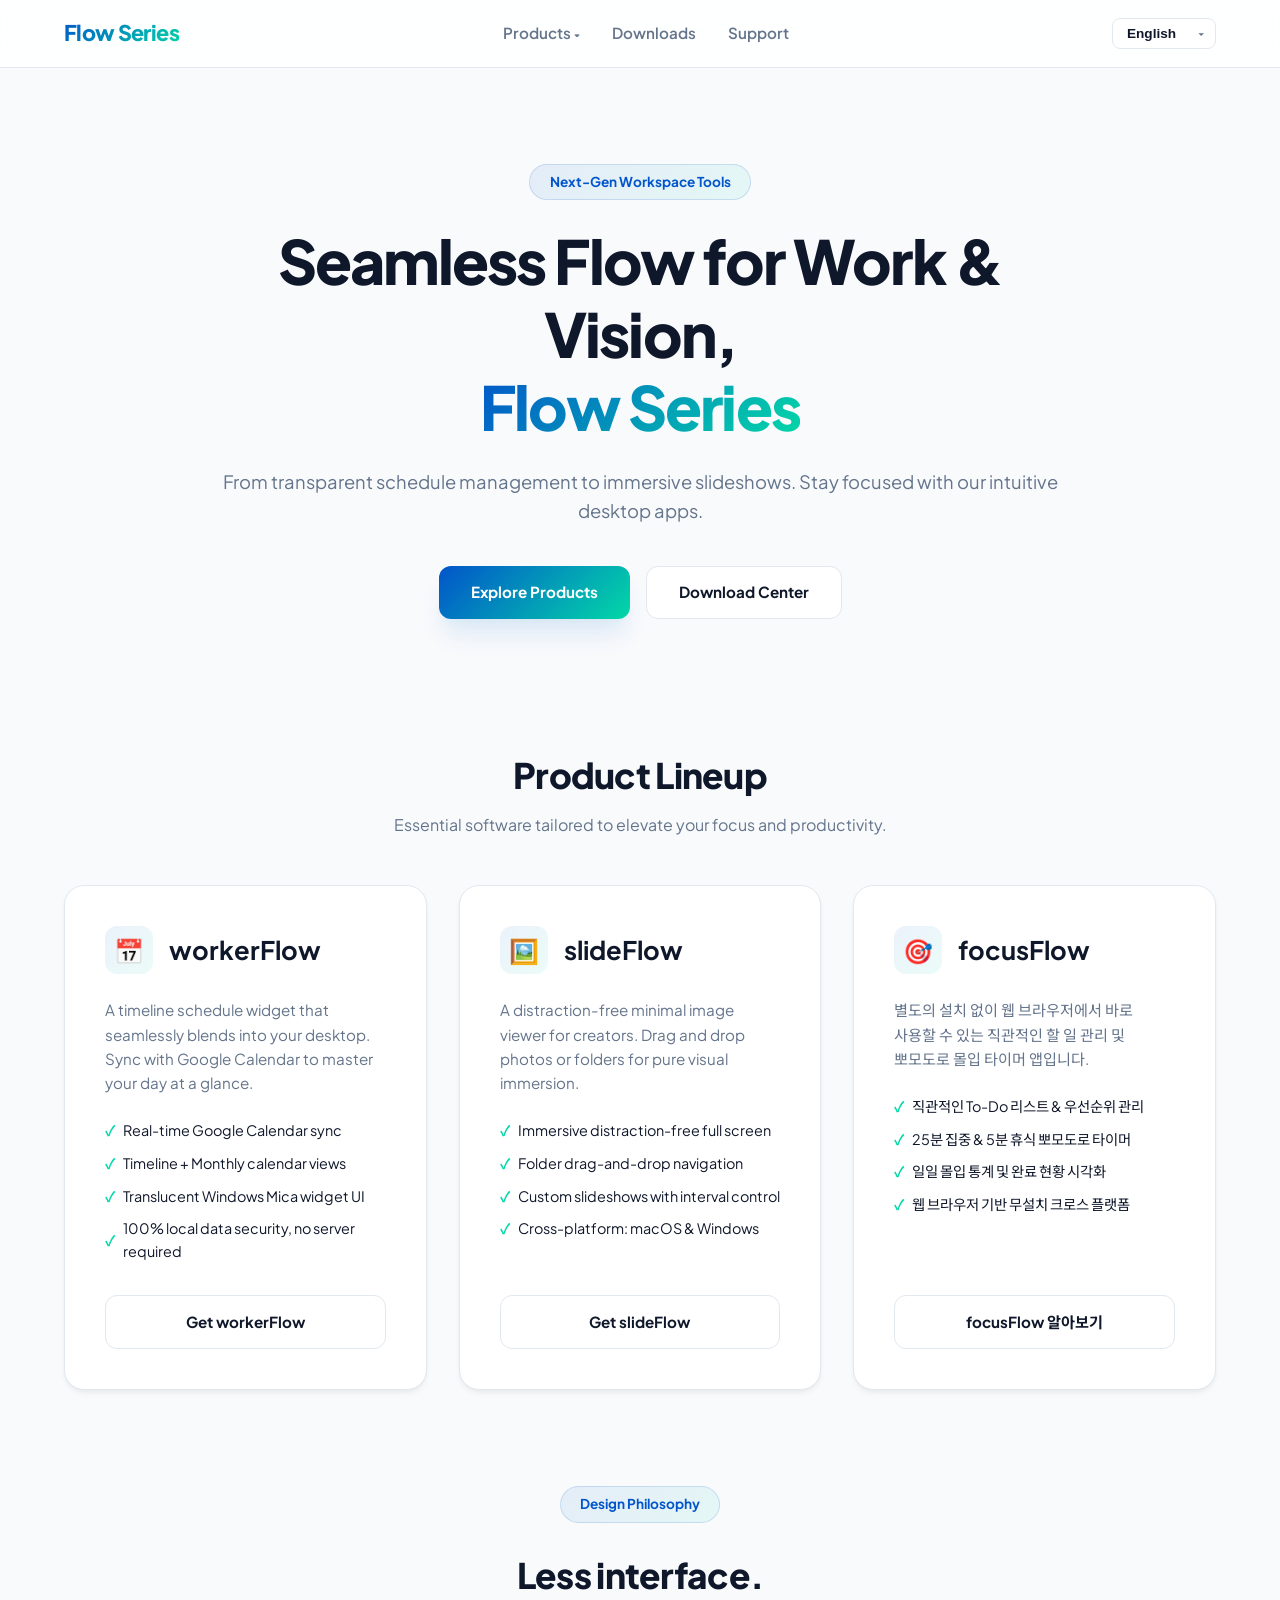
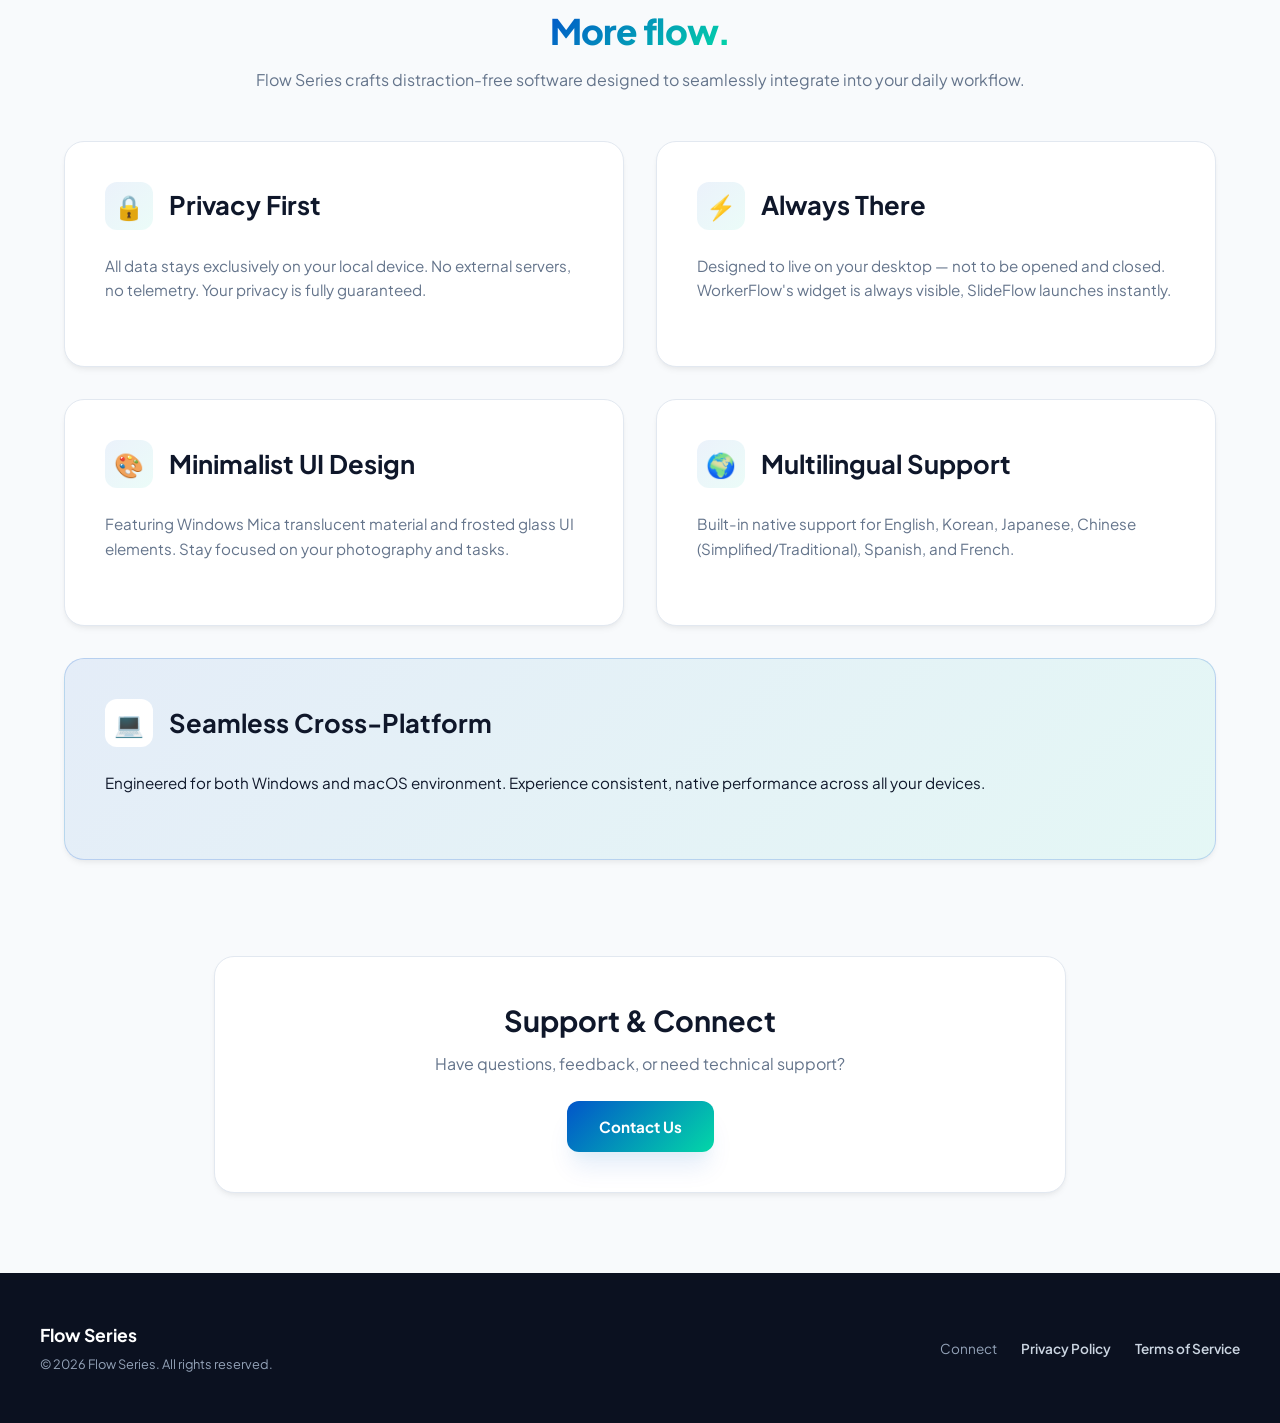
==== commit 3d014074: "focusFlow 추가가 | 메뉴 틀어짐 수정" ====
--- a/index.html
+++ b/index.html
@@ -11,6 +11,21 @@
 
   <!-- 분리된 External CSS 링크 -->
   <link rel="stylesheet" href="css/style.css">
+  
+  <style>
+    /* 3개 제품 배치를 위한 3열 그리드 추가 */
+    .grid-3 {
+      display: grid;
+      grid-template-columns: repeat(3, 1fr);
+      gap: 2rem;
+    }
+
+    @media (max-width: 1024px) {
+      .grid-3 {
+        grid-template-columns: 1fr;
+      }
+    }
+  </style>
 </head>
 <body>
 
@@ -80,7 +95,7 @@
     <p data-i18n="heroDesc">투명한 일정 관리부터 압도적인 비주얼 슬라이드 경험까지. 직관적인 데스크톱 솔루션으로 완벽한 몰입을 경험하세요.</p>
     <div class="btn-group">
       <a href="#products" class="btn btn-primary" data-i18n="btnExplore">제품 둘러보기</a>
-      <a href="#downloads" class="btn btn-secondary" data-i18n="btnDownload">다운로드 센터</a>
+      <a href="./downloads/" class="btn btn-secondary" data-i18n="btnDownload">다운로드 센터</a>
     </div>
   </section>
 
@@ -91,7 +106,7 @@
       <p class="section-subtitle" data-i18n="productsSub">당신의 핵심 업무 흐름을 돕는 Flow Series의 소프트웨어입니다.</p>
     </div>
 
-    <div class="grid-2">
+    <div class="grid-3">
       <!-- workerFlow -->
       <div class="card">
         <div>
@@ -107,7 +122,7 @@
             <li data-i18n="wfF4">서버 저장 없는 로컬 중심의 안전한 데이터 관리</li>
           </ul>
         </div>
-        <a href="#downloads" class="btn btn-secondary" style="text-align: center; justify-content: center;" data-i18n="btnGetWf">workerFlow 받기</a>
+        <a href="./workerflow/" class="btn btn-secondary" style="text-align: center; justify-content: center;" data-i18n="btnGetWf">workerFlow 받기</a>
       </div>
 
       <!-- slideFlow -->
@@ -125,7 +140,25 @@
             <li data-i18n="sfF4">macOS 및 Windows 크로스 플랫폼 지원</li>
           </ul>
         </div>
-        <a href="#downloads" class="btn btn-secondary" style="text-align: center; justify-content: center;" data-i18n="btnGetSf">slideFlow 받기</a>
+        <a href="./slideflow/" class="btn btn-secondary" style="text-align: center; justify-content: center;" data-i18n="btnGetSf">slideFlow 받기</a>
+      </div>
+
+      <!-- focusFlow -->
+      <div class="card">
+        <div>
+          <div class="card-header">
+            <div class="card-icon">🎯</div>
+            <h3 class="card-title">focusFlow</h3>
+          </div>
+          <p class="card-desc" data-i18n="ffDesc">별도의 설치 없이 웹 브라우저에서 바로 사용할 수 있는 직관적인 할 일 관리 및 뽀모도로 몰입 타이머 앱입니다.</p>
+          <ul class="card-features">
+            <li data-i18n="ffMainF1">직관적인 To-Do 리스트 & 우선순위 관리</li>
+            <li data-i18n="ffMainF2">25분 집중 & 5분 휴식 뽀모도로 타이머</li>
+            <li data-i18n="ffMainF3">일일 몰입 통계 및 완료 현황 시각화</li>
+            <li data-i18n="ffMainF4">웹 브라우저 기반 무설치 크로스 플랫폼</li>
+          </ul>
+        </div>
+        <a href="./focusflow/" class="btn btn-secondary" style="text-align: center; justify-content: center;" data-i18n="btnGetFf">focusFlow 알아보기</a>
       </div>
     </div>
   </section>
@@ -186,54 +219,6 @@
     </div>
   </section>
 
-  <!-- Downloads -->
-  <!-- <section id="downloads" class="downloads-section">
-    <div class="section-header">
-      <h2 class="section-title" data-i18n="dlTitle">다운로드 센터</h2>
-      <p class="section-subtitle" data-i18n="dlSub">최신 버전 및 이전버전 아카이브를 제공합니다.</p>
-    </div>
-
-    <div class="archive-box">
-      <h3 style="margin-bottom: 1rem; font-size: 1.1rem;" data-i18n="archiveTitle">이전 버전 아카이브 (Release History)</h3>
-      <table class="archive-table">
-        <thead>
-          <tr>
-            <th data-i18n="thSoftware">소프트웨어</th>
-            <th data-i18n="thVersion">버전</th>
-            <th data-i18n="thPlatform">OS / 플랫폼</th>
-            <th data-i18n="thDownload">다운로드</th>
-          </tr>
-        </thead>
-        <tbody>
-          <tr>
-            <td><strong>workerFlow</strong></td>
-            <td>v1.1.0 (<span data-i18n="latestTag">최신</span>)</td>
-            <td>Windows 10/11 (.exe)</td>
-            <td><a href="#" class="dl-link" data-i18n="linkDl">다운로드</a></td>
-          </tr>
-          <tr>
-            <td><strong>workerFlow</strong></td>
-            <td>v1.0.2 (<span data-i18n="olderTag">이전버전</span>)</td>
-            <td>Windows 10/11 (.exe)</td>
-            <td><a href="#" class="dl-link" data-i18n="linkDl">다운로드</a></td>
-          </tr>
-          <tr>
-            <td><strong>slideFlow</strong></td>
-            <td>v2.0.1 (<span data-i18n="latestTag">최신</span>)</td>
-            <td>macOS / Windows</td>
-            <td><a href="#" class="dl-link" data-i18n="linkDl">다운로드</a></td>
-          </tr>
-          <tr>
-            <td><strong>slideFlow</strong></td>
-            <td>v1.9.0 (<span data-i18n="olderTag">이전버전</span>)</td>
-            <td>macOS / Windows</td>
-            <td><a href="#" class="dl-link" data-i18n="linkDl">다운로드</a></td>
-          </tr>
-        </tbody>
-      </table>
-    </div>
-  </section> -->
-
   <!-- Connect -->
   <section id="connect" class="connect-section">
     <div class="contact-card">
--- a/css/style.css
+++ b/css/style.css
@@ -97,6 +97,13 @@
   margin-top: 0.5rem;
 }
 
+/* Hover 시 translateX(-50%)를 유지하면서 Y축만 이동 */
+.nav-item-dropdown:hover .dropdown-menu {
+  opacity: 1;
+  visibility: visible;
+  transform: translateX(-50%) translateY(0);
+}
+
 .dropdown-item {
   display: flex;
   align-items: center;
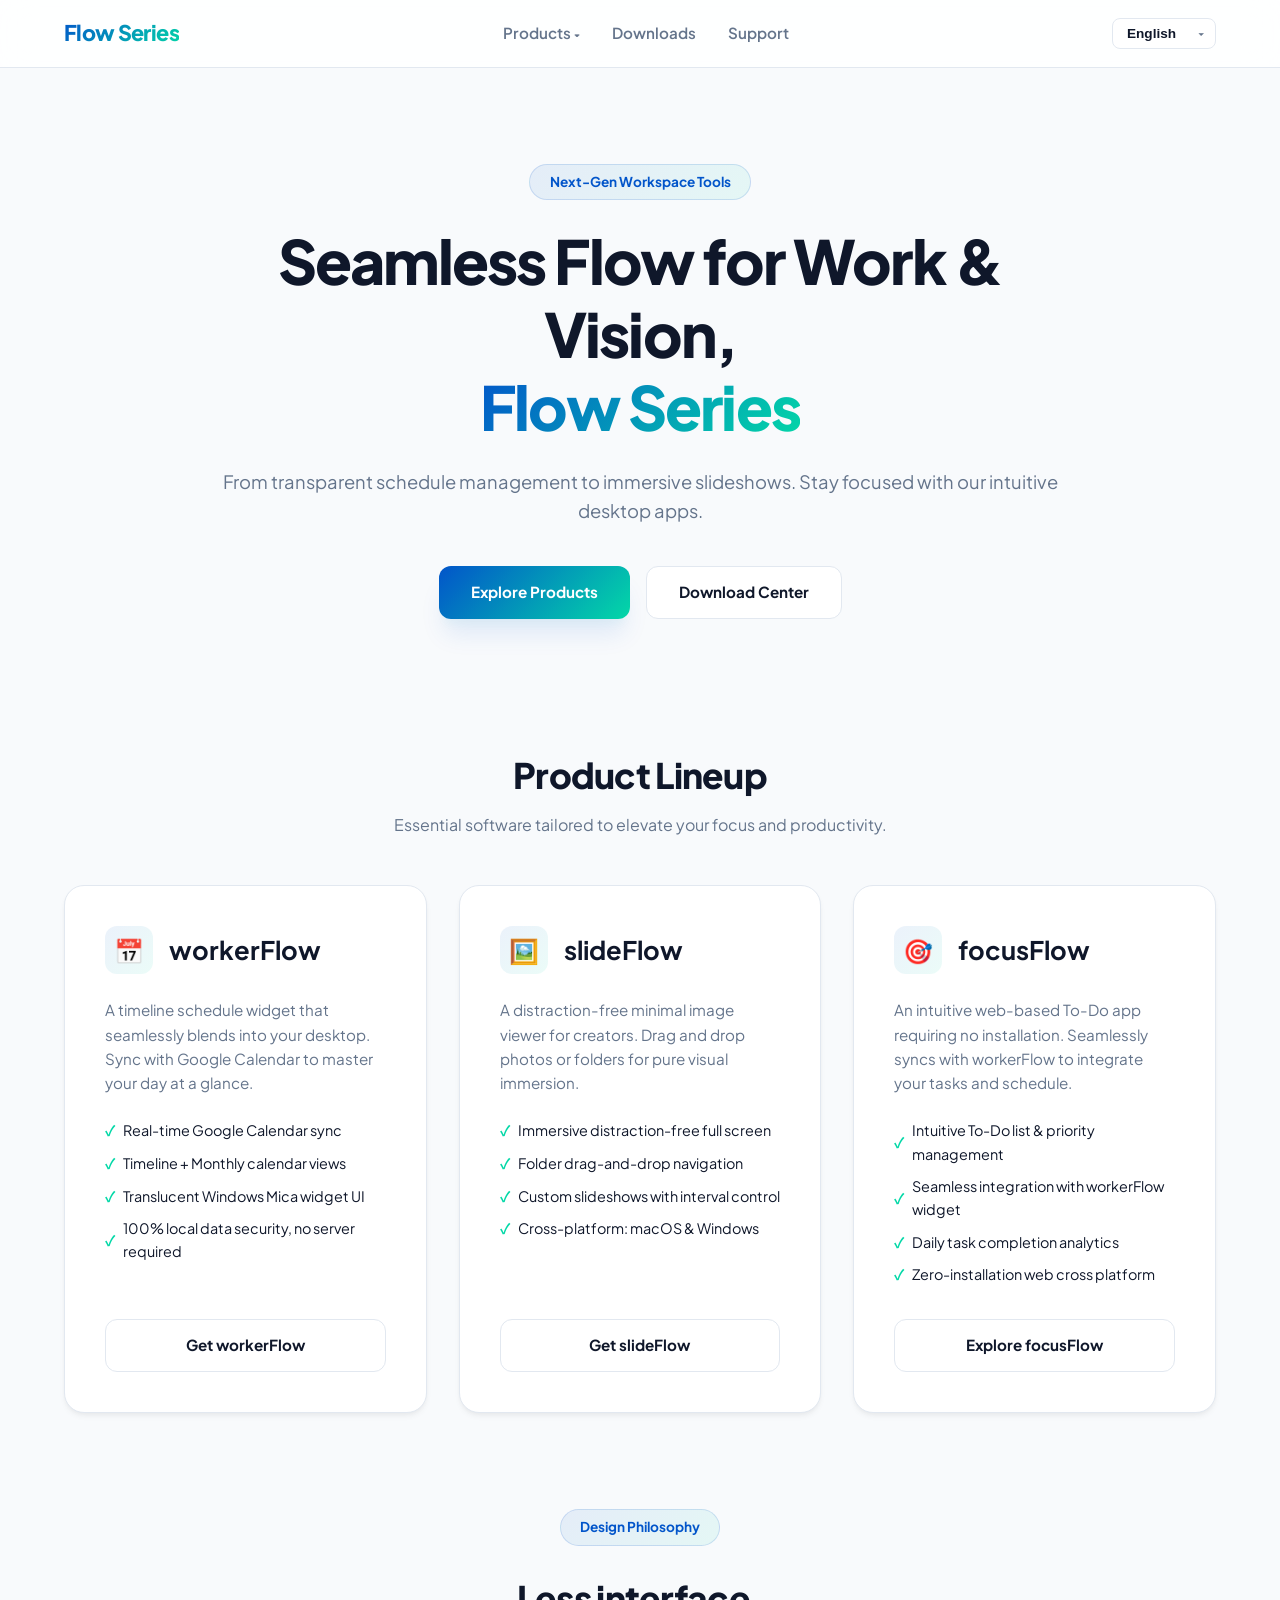
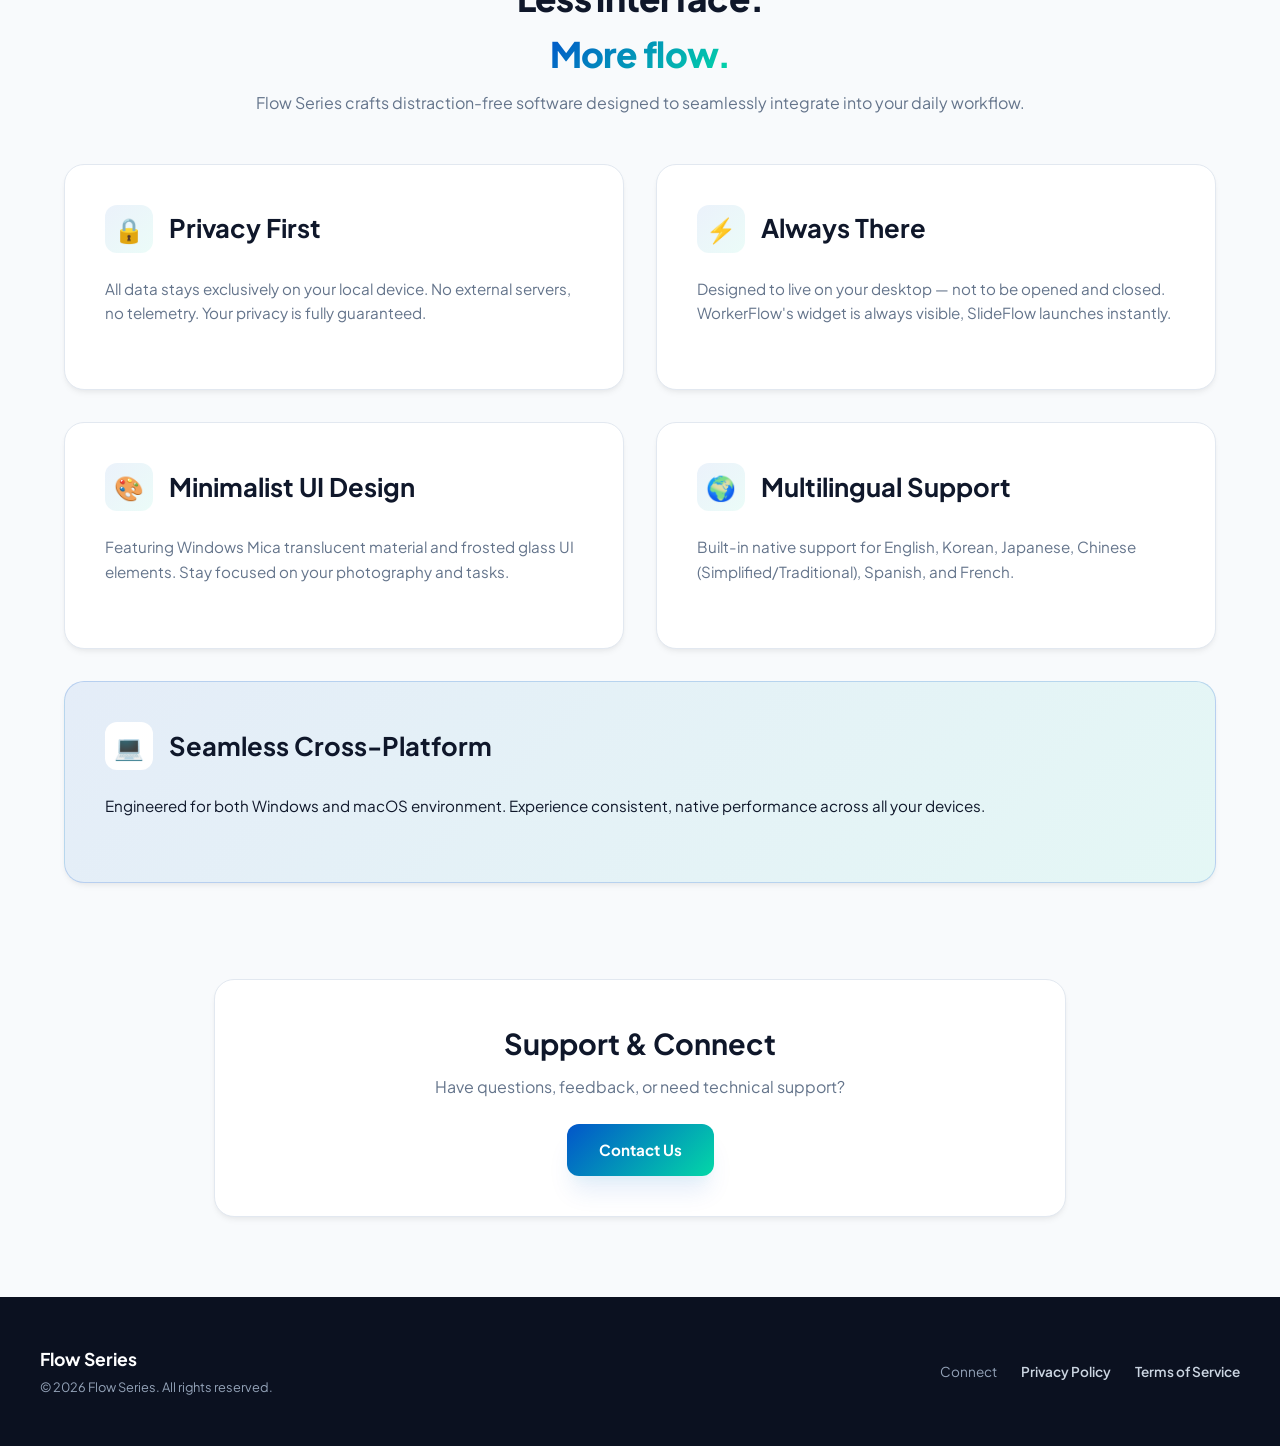
==== commit 0fac66f0: "번역 추가" ====
--- a/index.html
+++ b/index.html
@@ -76,8 +76,8 @@
 
       <div class="lang-selector">
         <select class="lang-select" id="languageSelect">
+          <option value="en">English</option>
           <option value="ko">한국어</option>
-          <option value="en">English</option>
           <option value="ja">日本語</option>
           <option value="zh-CN">简体中文</option>
           <option value="zh-TW">繁體中文</option>
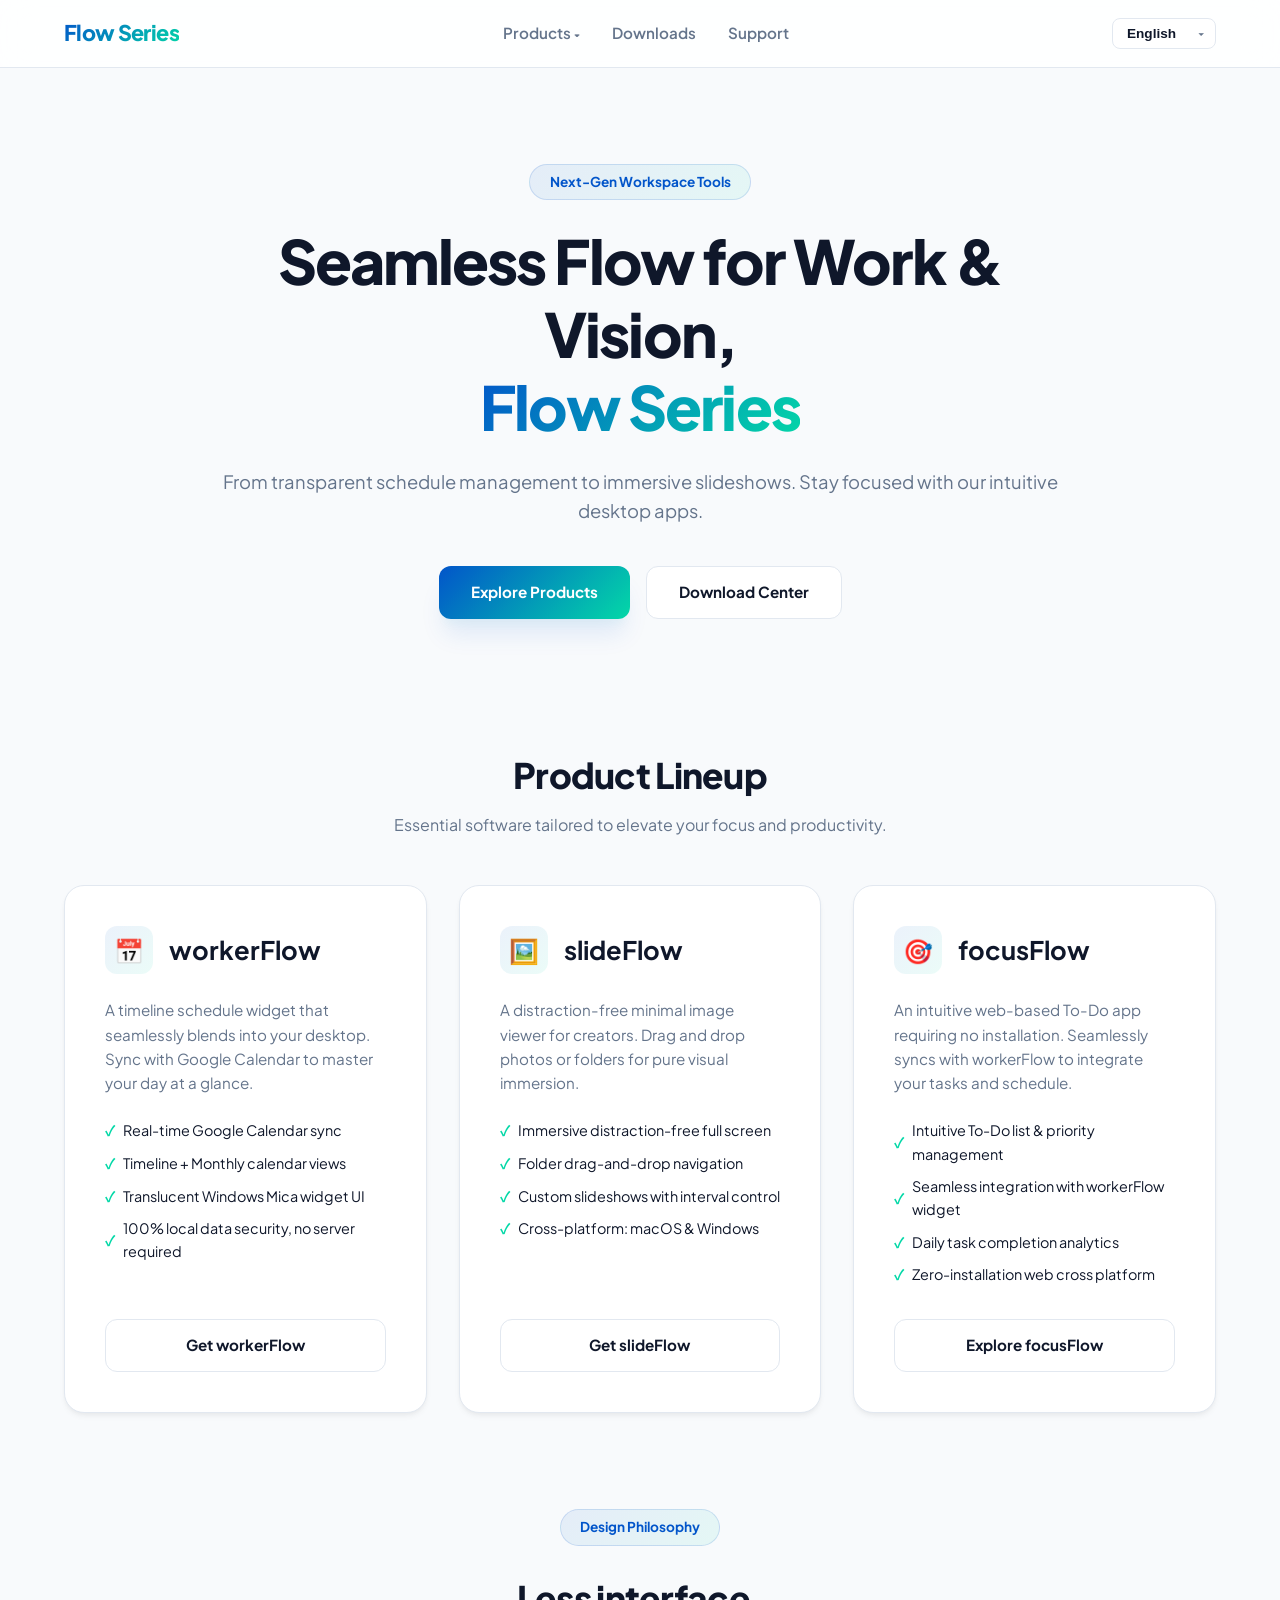
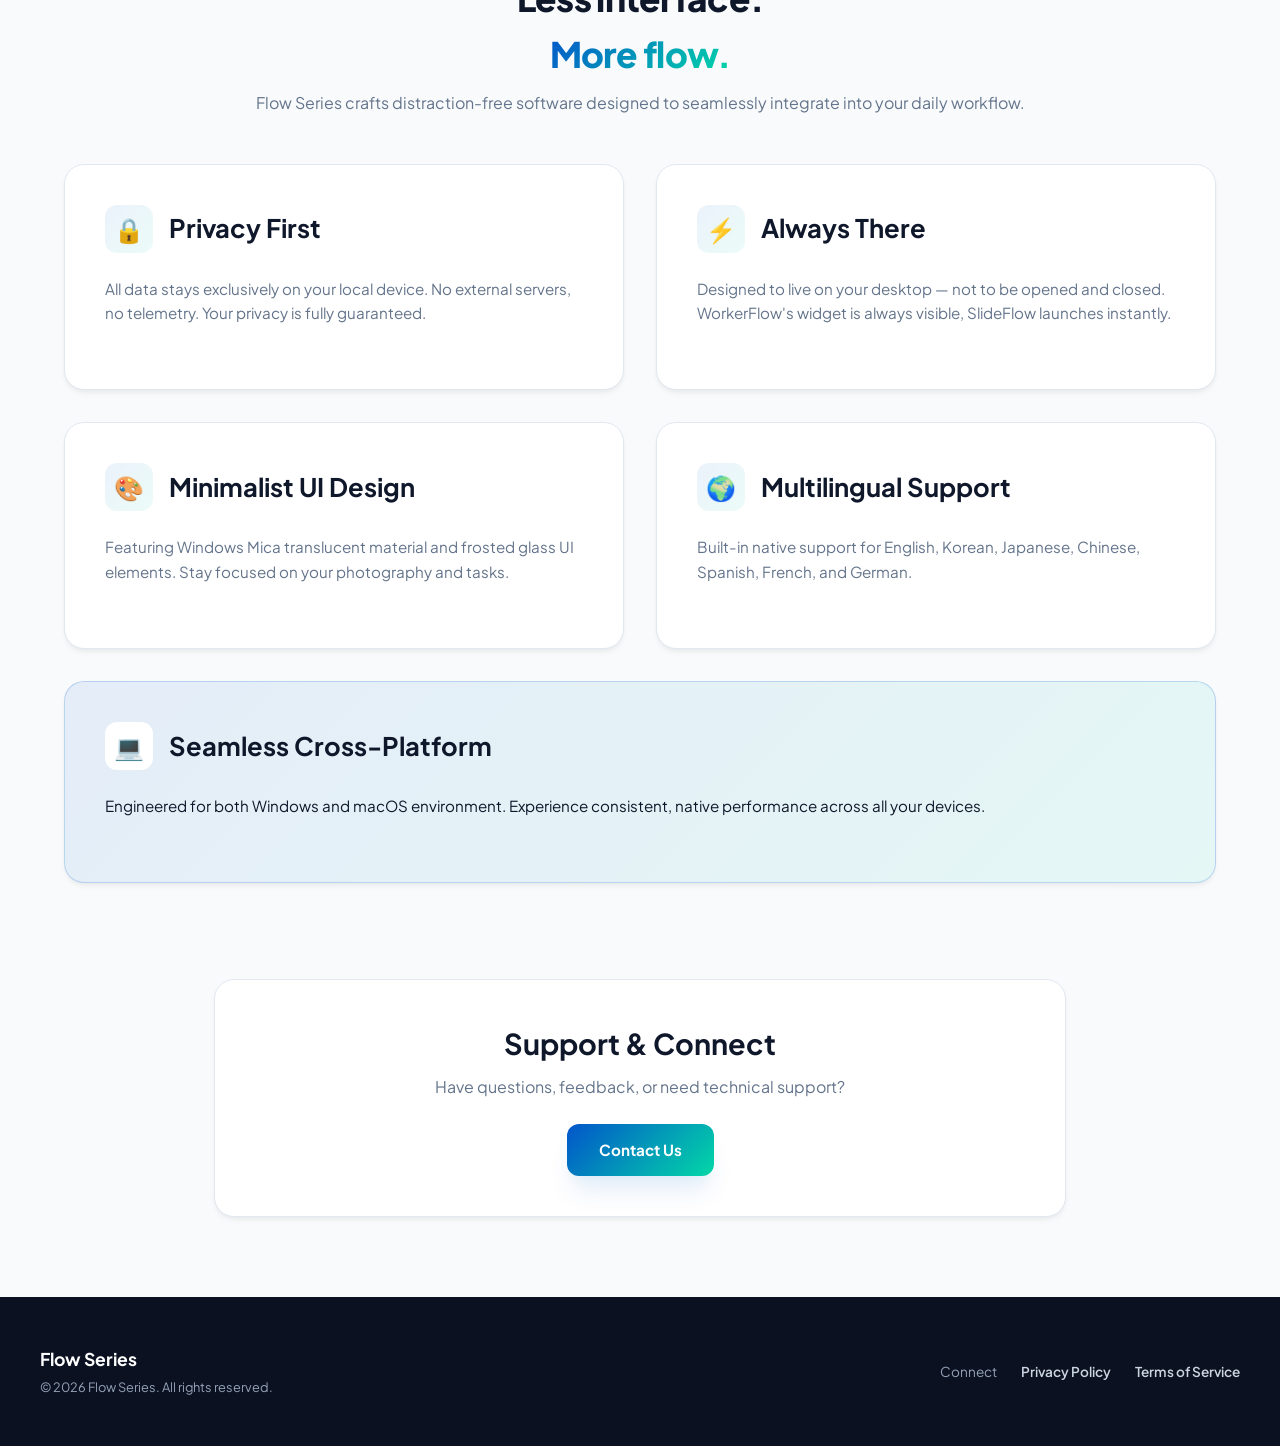
==== commit 7e116e93: "독일어 추가" ====
--- a/index.html
+++ b/index.html
@@ -79,10 +79,10 @@
           <option value="en">English</option>
           <option value="ko">한국어</option>
           <option value="ja">日本語</option>
-          <option value="zh-CN">简体中文</option>
-          <option value="zh-TW">繁體中文</option>
+          <option value="zh-CN">中文</option>
           <option value="es">Español</option>
           <option value="fr">Français</option>
+          <option value="de">Deutsch</option>
         </select>
       </div>
     </div>
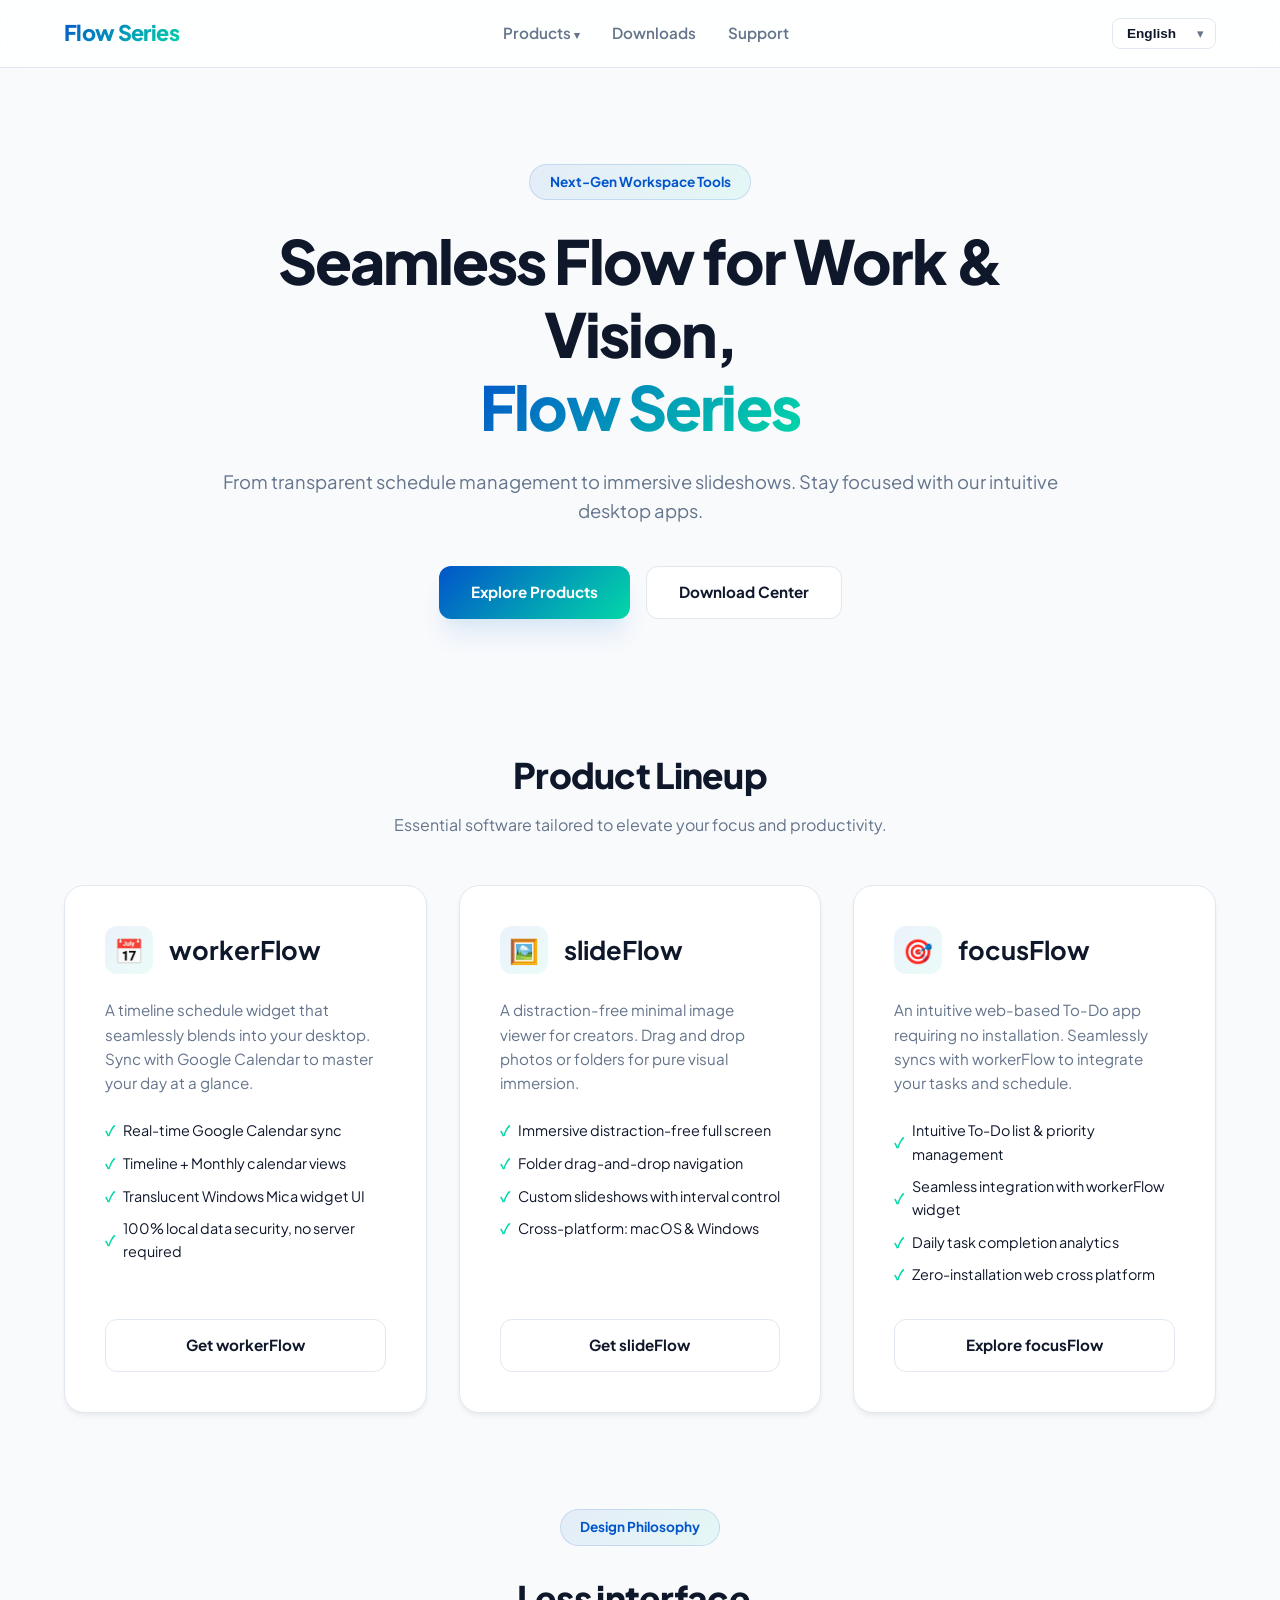
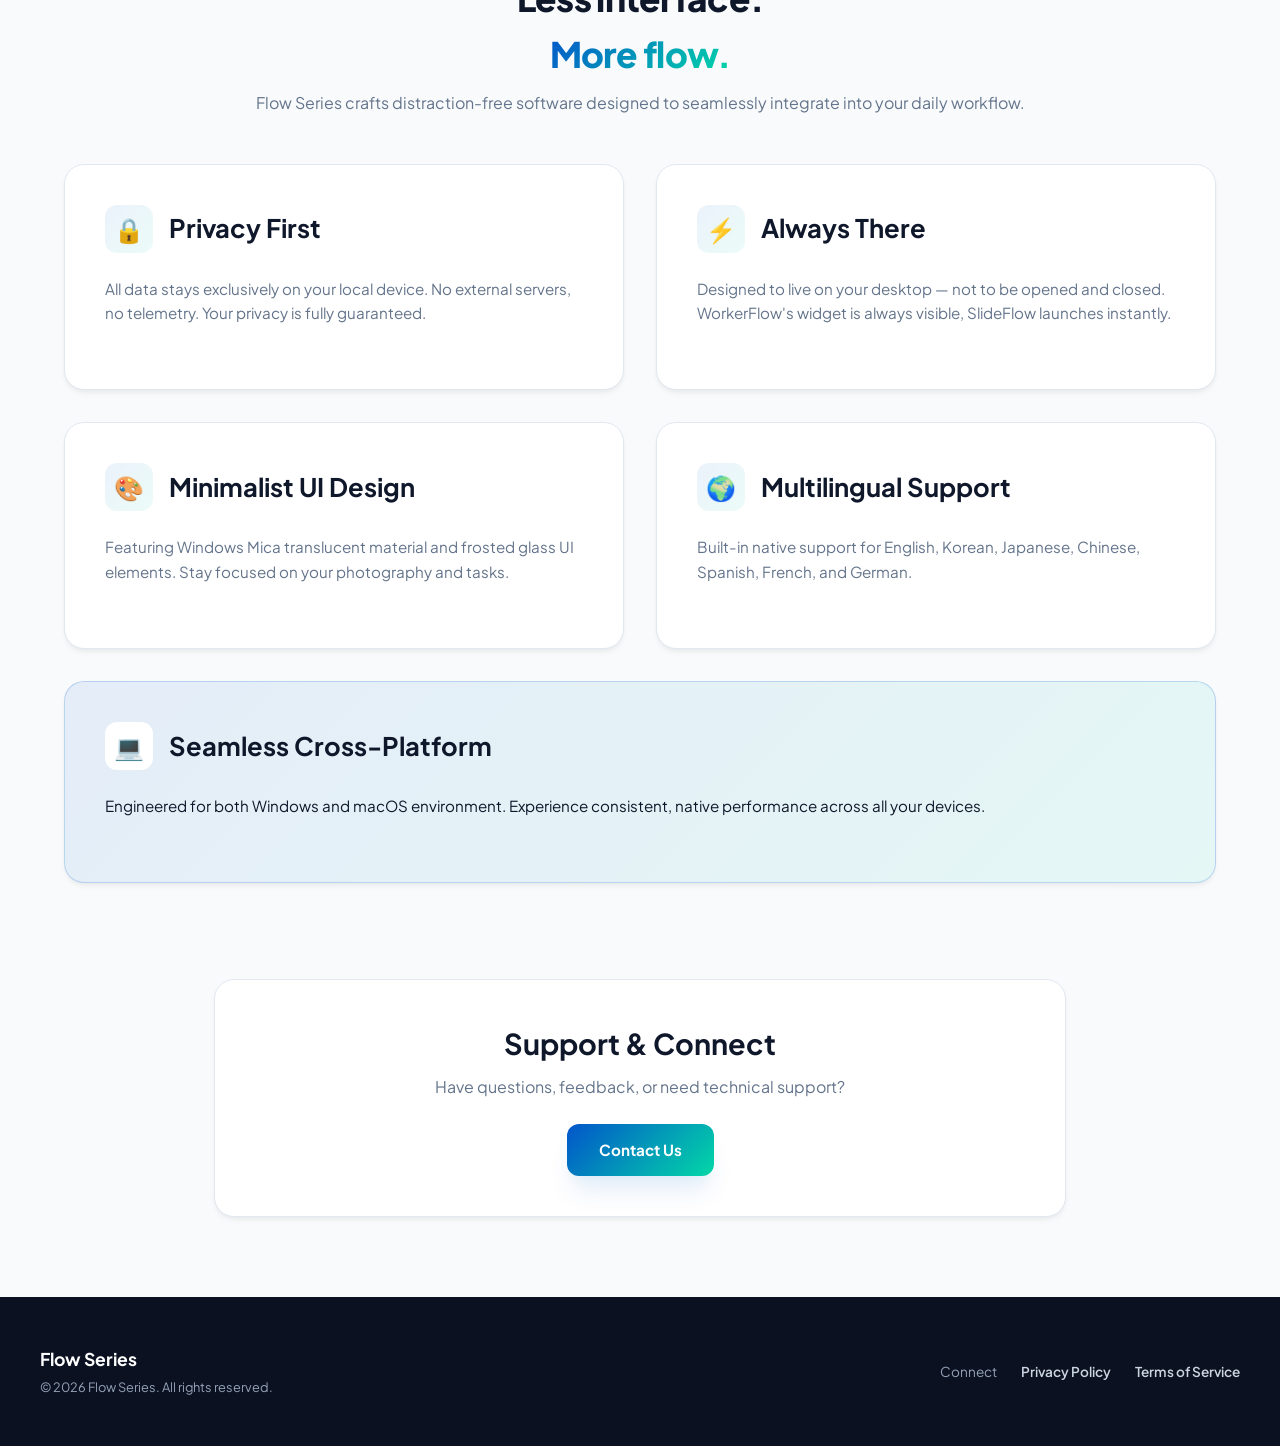
==== commit 5bad44de: "헤더 분리" ====
--- a/index.html
+++ b/index.html
@@ -29,64 +29,7 @@
 </head>
 <body>
 
-  <!-- Header -->
-  <header>
-    <div class="nav-container">
-      <a href="#" class="brand-logo">Flow Series</a>
-      
-      <ul class="nav-menu">
-        <li class="nav-item-dropdown">
-          <a href="#products">
-            <span data-i18n="navProducts">상품들</span> <span style="font-size: 0.7rem;">▾</span>
-          </a>
-          <ul class="dropdown-menu">
-            <li>
-              <a href="./workerflow/" class="dropdown-item">
-                <span class="dropdown-icon">📅</span>
-                <div class="dropdown-text">
-                  <span class="dropdown-title">workerFlow</span>
-                  <span class="dropdown-desc" data-i18n="subWf">스케줄 위젯</span>
-                </div>
-              </a>
-            </li>
-            <li>
-              <a href="./slideflow/" class="dropdown-item">
-                <span class="dropdown-icon">🖼️</span>
-                <div class="dropdown-text">
-                  <span class="dropdown-title">slideFlow</span>
-                  <span class="dropdown-desc" data-i18n="subSf">미니멀 뷰어</span>
-                </div>
-              </a>
-            </li>
-            <li>
-              <a href="./focusflow/" class="dropdown-item">
-                <span class="dropdown-icon">🎯</span>
-                <div class="dropdown-text">
-                  <span class="dropdown-title">focusFlow</span>
-                  <span class="dropdown-desc" data-i18n="subFf">할일 & 몰입</span>
-                </div>
-              </a>
-            </li>
-          </ul>
-        </li>
-
-        <li><a href="./downloads/" data-i18n="navDownloads">다운로드</a></li>
-        <li><a href="#connect" data-i18n="navConnect">고객센터</a></li>
-      </ul>
-
-      <div class="lang-selector">
-        <select class="lang-select" id="languageSelect">
-          <option value="en">English</option>
-          <option value="ko">한국어</option>
-          <option value="ja">日本語</option>
-          <option value="zh-CN">中文</option>
-          <option value="es">Español</option>
-          <option value="fr">Français</option>
-          <option value="de">Deutsch</option>
-        </select>
-      </div>
-    </div>
-  </header>
+    <header></header>
 
   <!-- Hero -->
   <section class="hero">
@@ -228,23 +171,10 @@
     </div>
   </section>
 
-  <!-- Footer -->
-  <footer>
-    <div class="footer-container">
-      <div>
-        <p style="font-weight: 700; color: #FFF; font-size: 1.1rem; margin-bottom: 0.3rem;">Flow Series</p>
-        <p style="font-size: 0.8rem;">© 2026 Flow Series. All rights reserved.</p>
-      </div>
-      
-      <ul class="footer-links">
-        <li><a href="#connect" data-i18n="footConnect">커넥트</a></li>
-        <li><a href="./privacy.html" class="footer-policy" data-i18n="footPrivacy">개인정보보호정책</a></li>
-        <li><a href="./terms.html" class="footer-policy" data-i18n="footTerms">서비스 약관</a></li>
-      </ul>
-    </div>
-  </footer>
+  <footer></footer>
 
   <!-- 분리된 External JS 불러오기 -->
   <script src="js/i18n.js"></script>
+  <script src="./js/components.js"></script>
 </body>
 </html>
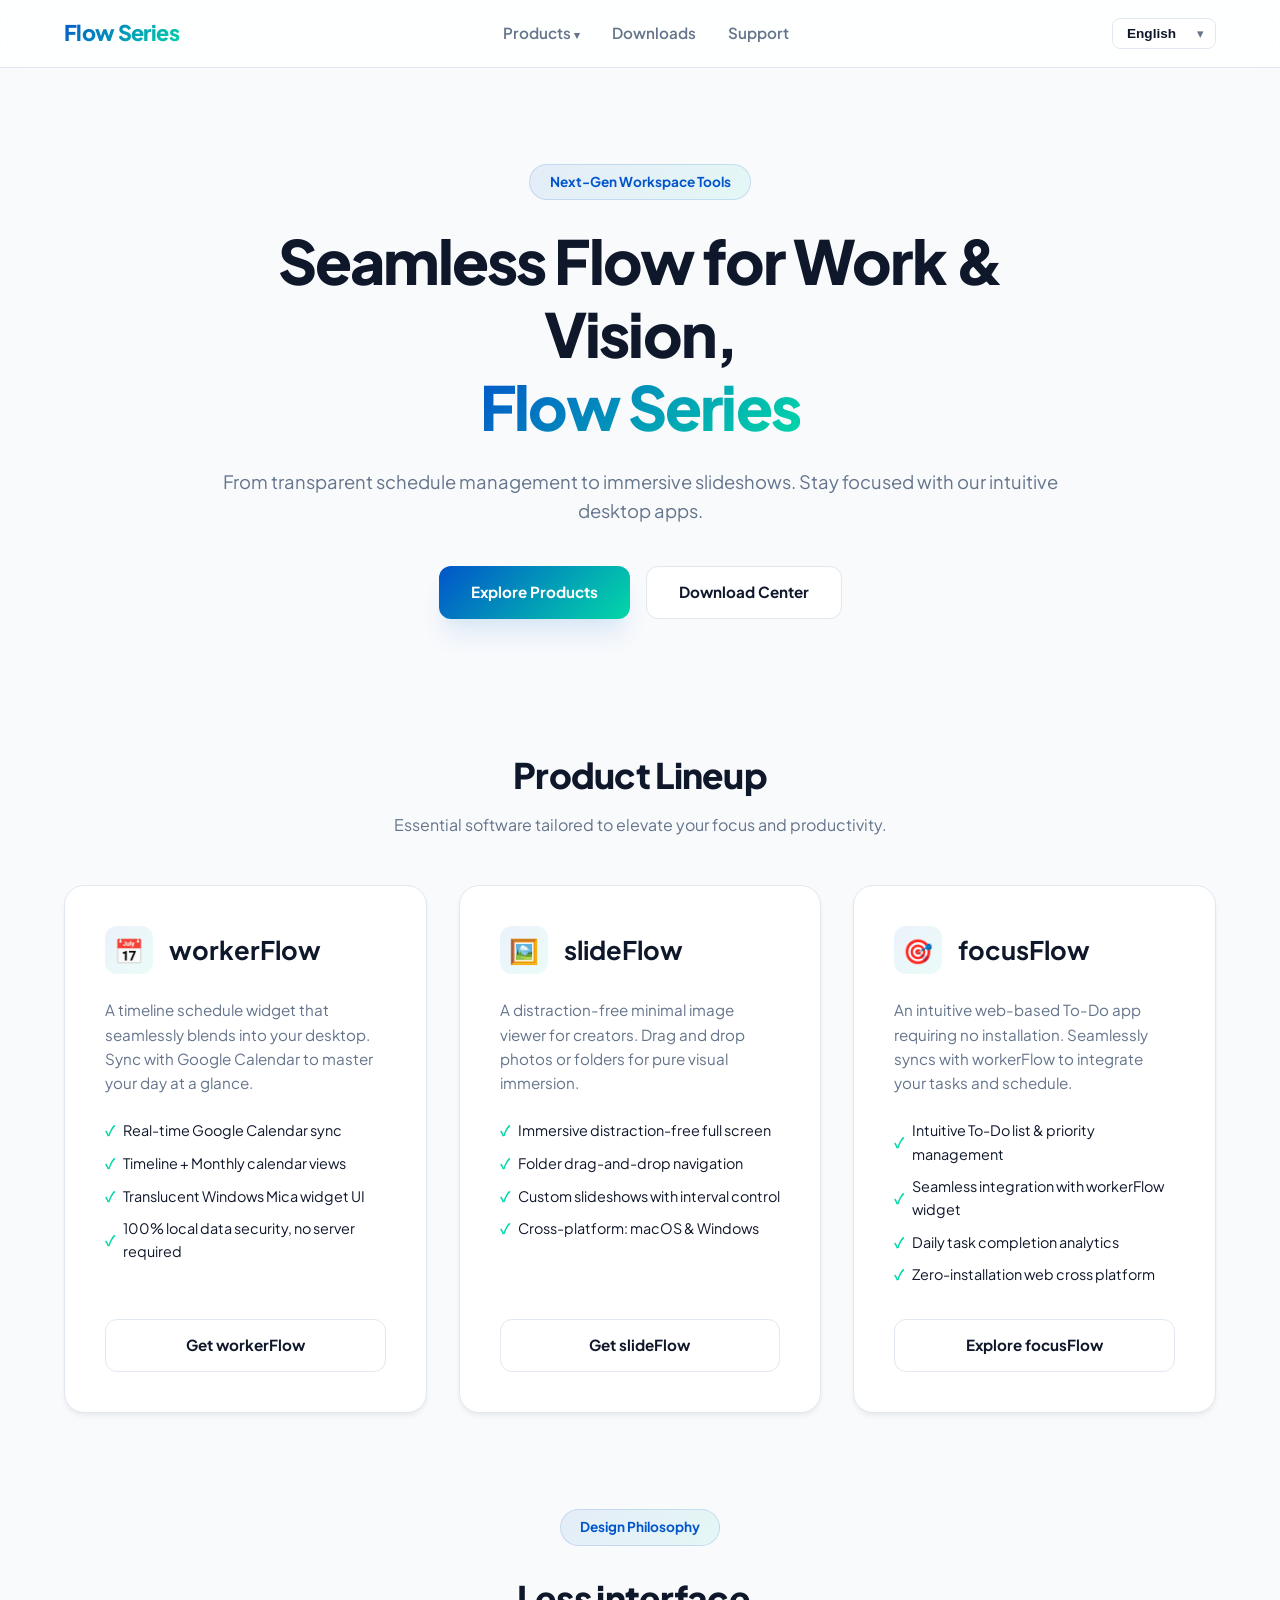
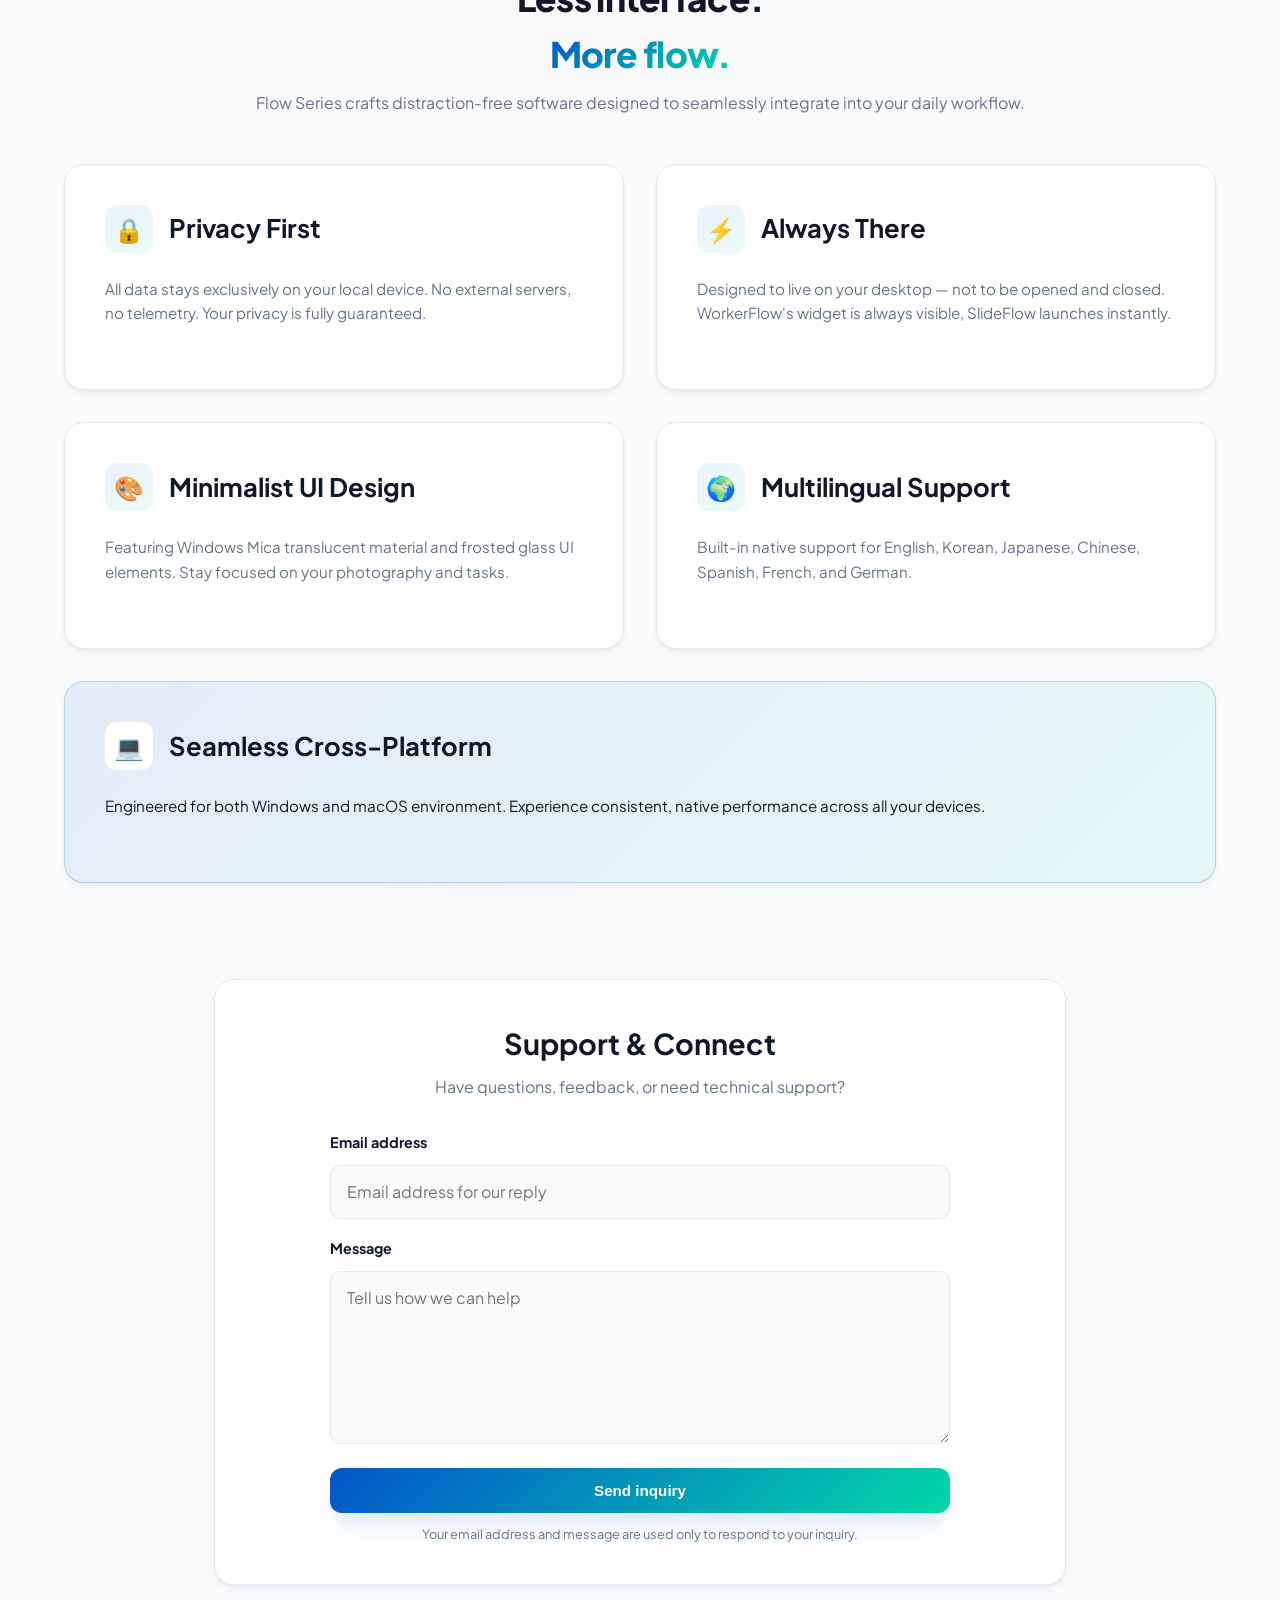
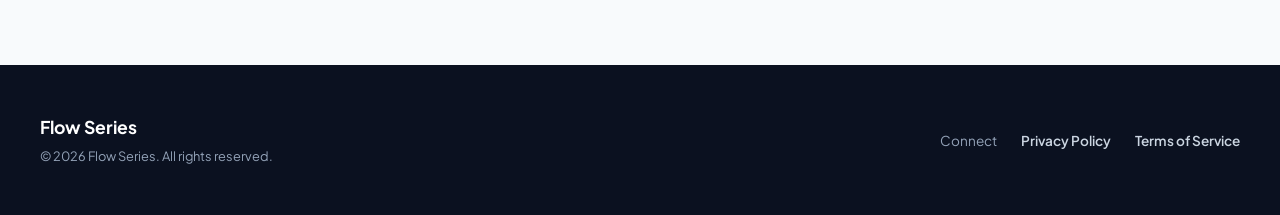
==== commit 587f73ed: "Add email contact form" ====
--- a/index.html
+++ b/index.html
@@ -167,7 +167,22 @@
     <div class="contact-card">
       <h2 style="font-size: 1.8rem; margin-bottom: 0.5rem;" data-i18n="connectTitle">고객센터 & 커넥트</h2>
       <p style="color: var(--text-muted); margin-bottom: 1.5rem;" data-i18n="connectSub">제품 문의, 피드백, 또는 기술 지원이 필요하신가요?</p>
-      <a href="mailto:support@flow-series.github.io" class="btn btn-primary" data-i18n="btnContact">문의하기 (Connect)</a>
+      <form class="contact-form" action="https://formsubmit.co/sksrla8860@gmail.com" method="POST">
+        <input type="hidden" name="_subject" value="[Flow Series] 새 문의가 도착했습니다">
+        <input type="hidden" name="_template" value="table">
+        <input type="hidden" name="_captcha" value="true">
+        <input type="hidden" name="_url" value="https://flow-series.github.io/">
+        <input type="text" name="_honey" class="contact-honeypot" tabindex="-1" autocomplete="off" aria-hidden="true">
+
+        <label for="contact-email" data-i18n="contactEmailLabel">이메일 주소</label>
+        <input id="contact-email" name="email" type="email" autocomplete="email" required data-i18n-placeholder="contactEmailPlaceholder" placeholder="답변 받을 이메일 주소">
+
+        <label for="contact-message" data-i18n="contactMessageLabel">문의 내용</label>
+        <textarea id="contact-message" name="message" rows="6" required data-i18n-placeholder="contactMessagePlaceholder" placeholder="문의 내용을 입력해 주세요"></textarea>
+
+        <button type="submit" class="btn btn-primary" data-i18n="btnContact">문의 보내기</button>
+        <p class="contact-notice" data-i18n="contactNotice">보내주신 이메일 주소와 문의 내용은 답변을 위해서만 사용됩니다.</p>
+      </form>
     </div>
   </section>
 
@@ -177,4 +192,4 @@
   <script src="js/i18n.js"></script>
   <script src="./js/components.js"></script>
 </body>
-</html>+</html>
--- a/css/style.css
+++ b/css/style.css
@@ -218,12 +218,38 @@
   transform: translateY(-2px);
 }
 
+.btn-disabled {
+  background: var(--surface);
+  color: var(--text-muted);
+  border: 1px solid var(--surface-border);
+  opacity: 0.65;
+  cursor: not-allowed;
+  pointer-events: none;
+  box-shadow: none !important;
+  transform: none !important;
+}
+.btn-disabled:hover {
+  transform: none !important;
+  border-color: var(--surface-border) !important;
+  color: var(--text-muted) !important;
+}
+
+.badge-coming-soon {
+  font-size: 0.75rem;
+  font-weight: 600;
+  padding: 0.2rem 0.55rem;
+  border-radius: 6px;
+  background: rgba(100, 116, 139, 0.12);
+  color: var(--text-muted);
+}
+
 /* ── PRODUCTS ── */
 .products-section { max-width: 1200px; margin: 4rem auto; padding: 0 1.5rem; }
 .section-header { text-align: center; margin-bottom: 3rem; }
 .section-title { font-size: 2.2rem; font-weight: 800; letter-spacing: -0.02em; }
 .section-subtitle { color: var(--text-muted); margin-top: 0.5rem; }
 .grid-2 { display: grid; grid-template-columns: repeat(2, 1fr); gap: 2rem; }
+.grid-3 { display: grid; grid-template-columns: repeat(3, 1fr); gap: 2rem; }
 
 .card {
   background: var(--surface);
@@ -301,6 +327,45 @@
   box-shadow: var(--shadow-sm);
 }
 
+.contact-form {
+  max-width: 620px;
+  margin: 0 auto;
+  display: grid;
+  gap: 0.7rem;
+  text-align: left;
+}
+
+.contact-form label {
+  font-size: 0.9rem;
+  font-weight: 700;
+  color: var(--text-main);
+  margin-top: 0.45rem;
+}
+
+.contact-form input,
+.contact-form textarea {
+  width: 100%;
+  border: 1px solid var(--surface-border);
+  border-radius: 10px;
+  padding: 0.85rem 1rem;
+  background: var(--bg-body);
+  color: var(--text-main);
+  font: inherit;
+  line-height: 1.5;
+  transition: border-color 0.2s, box-shadow 0.2s;
+}
+
+.contact-form textarea { resize: vertical; min-height: 9rem; }
+.contact-form input:focus,
+.contact-form textarea:focus {
+  outline: none;
+  border-color: var(--primary-blue);
+  box-shadow: 0 0 0 3px rgba(2, 85, 202, 0.12);
+}
+.contact-form .btn { justify-content: center; border: 0; cursor: pointer; margin-top: 0.8rem; }
+.contact-notice { color: var(--text-muted); font-size: 0.8rem; text-align: center; }
+.contact-honeypot { position: absolute; left: -10000px; }
+
 /* ── FOOTER ── */
 footer { background: #0B1120; color: #94A3B8; padding: 3rem 1.5rem; }
 .footer-container {
@@ -314,8 +379,12 @@
 .footer-links a:hover { color: #FFF; }
 .footer-policy { font-weight: 600; color: #CBD5E1 !important; }
 
+@media (max-width: 1024px) {
+  .grid-3 { grid-template-columns: 1fr; }
+}
+
 @media (max-width: 768px) {
   .grid-2 { grid-template-columns: 1fr; }
   .nav-menu { display: none; }
   .footer-container { flex-direction: column; text-align: center; }
-}+}
